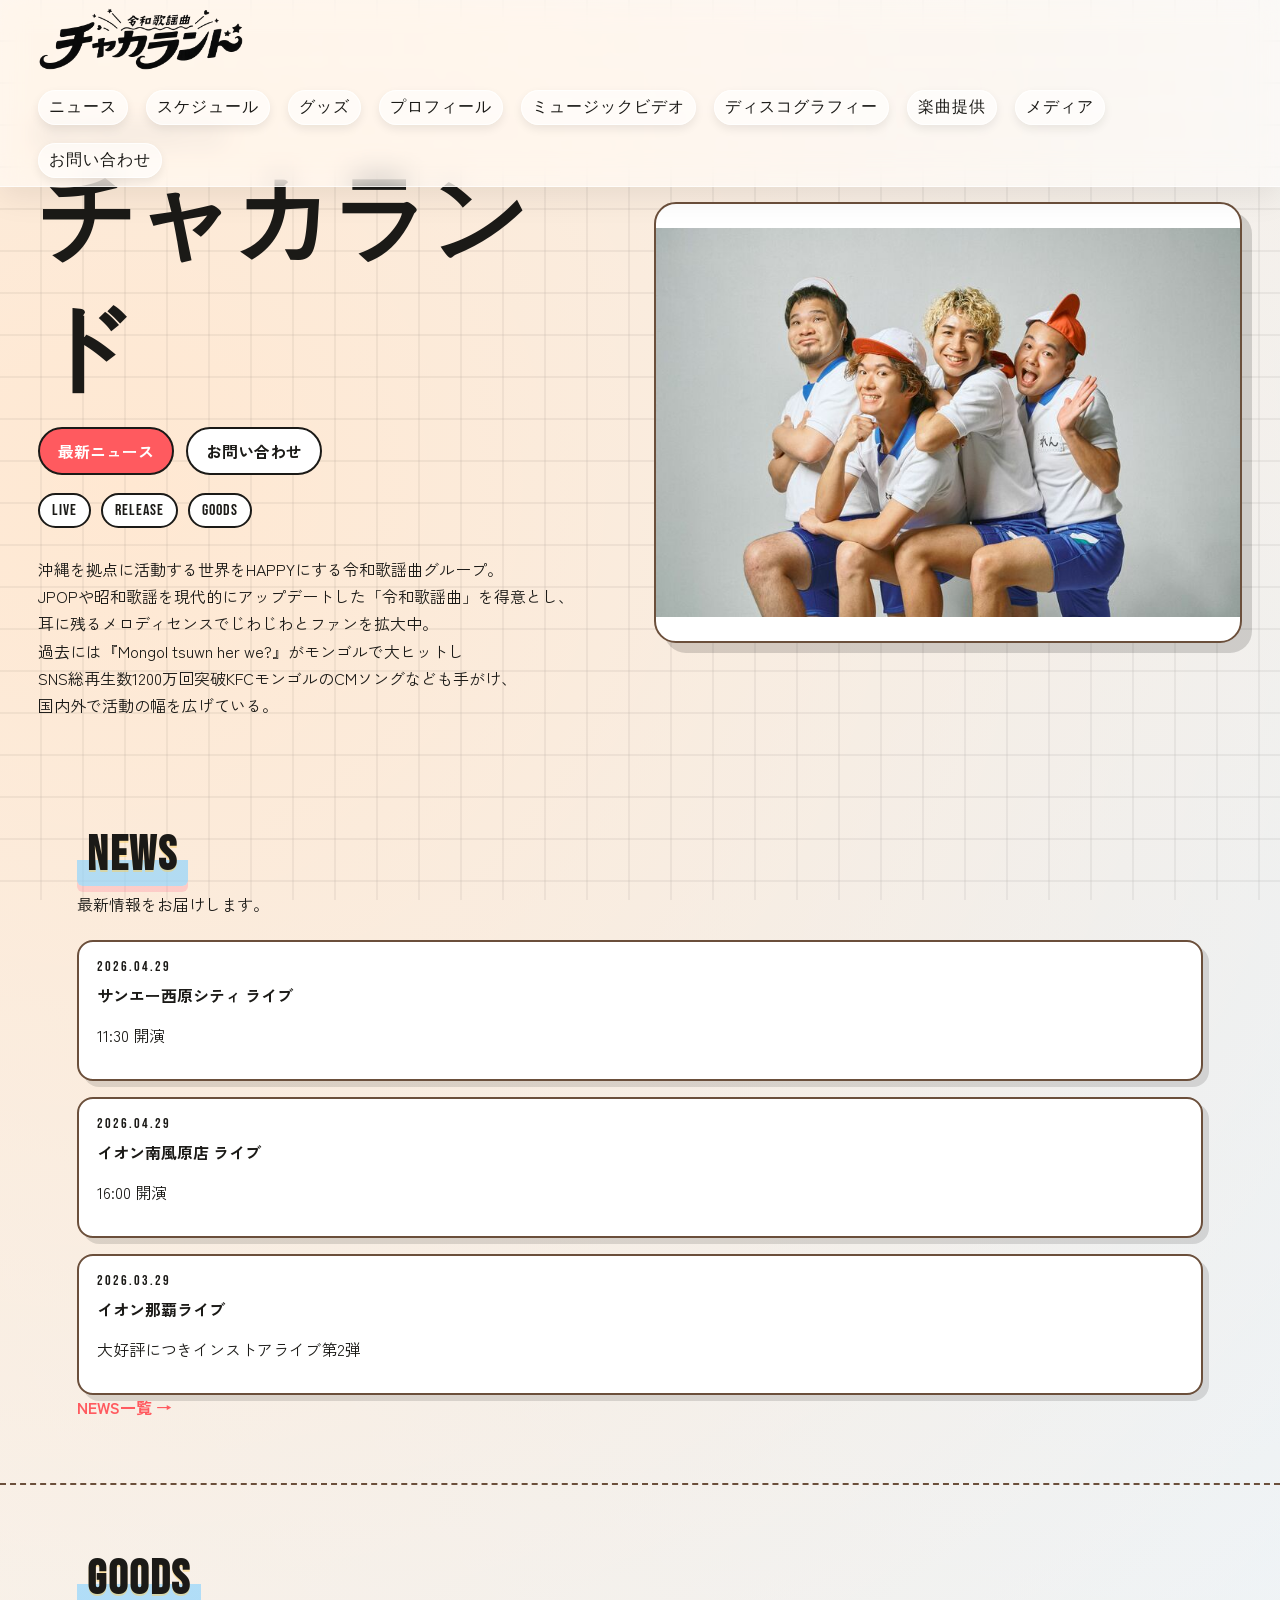
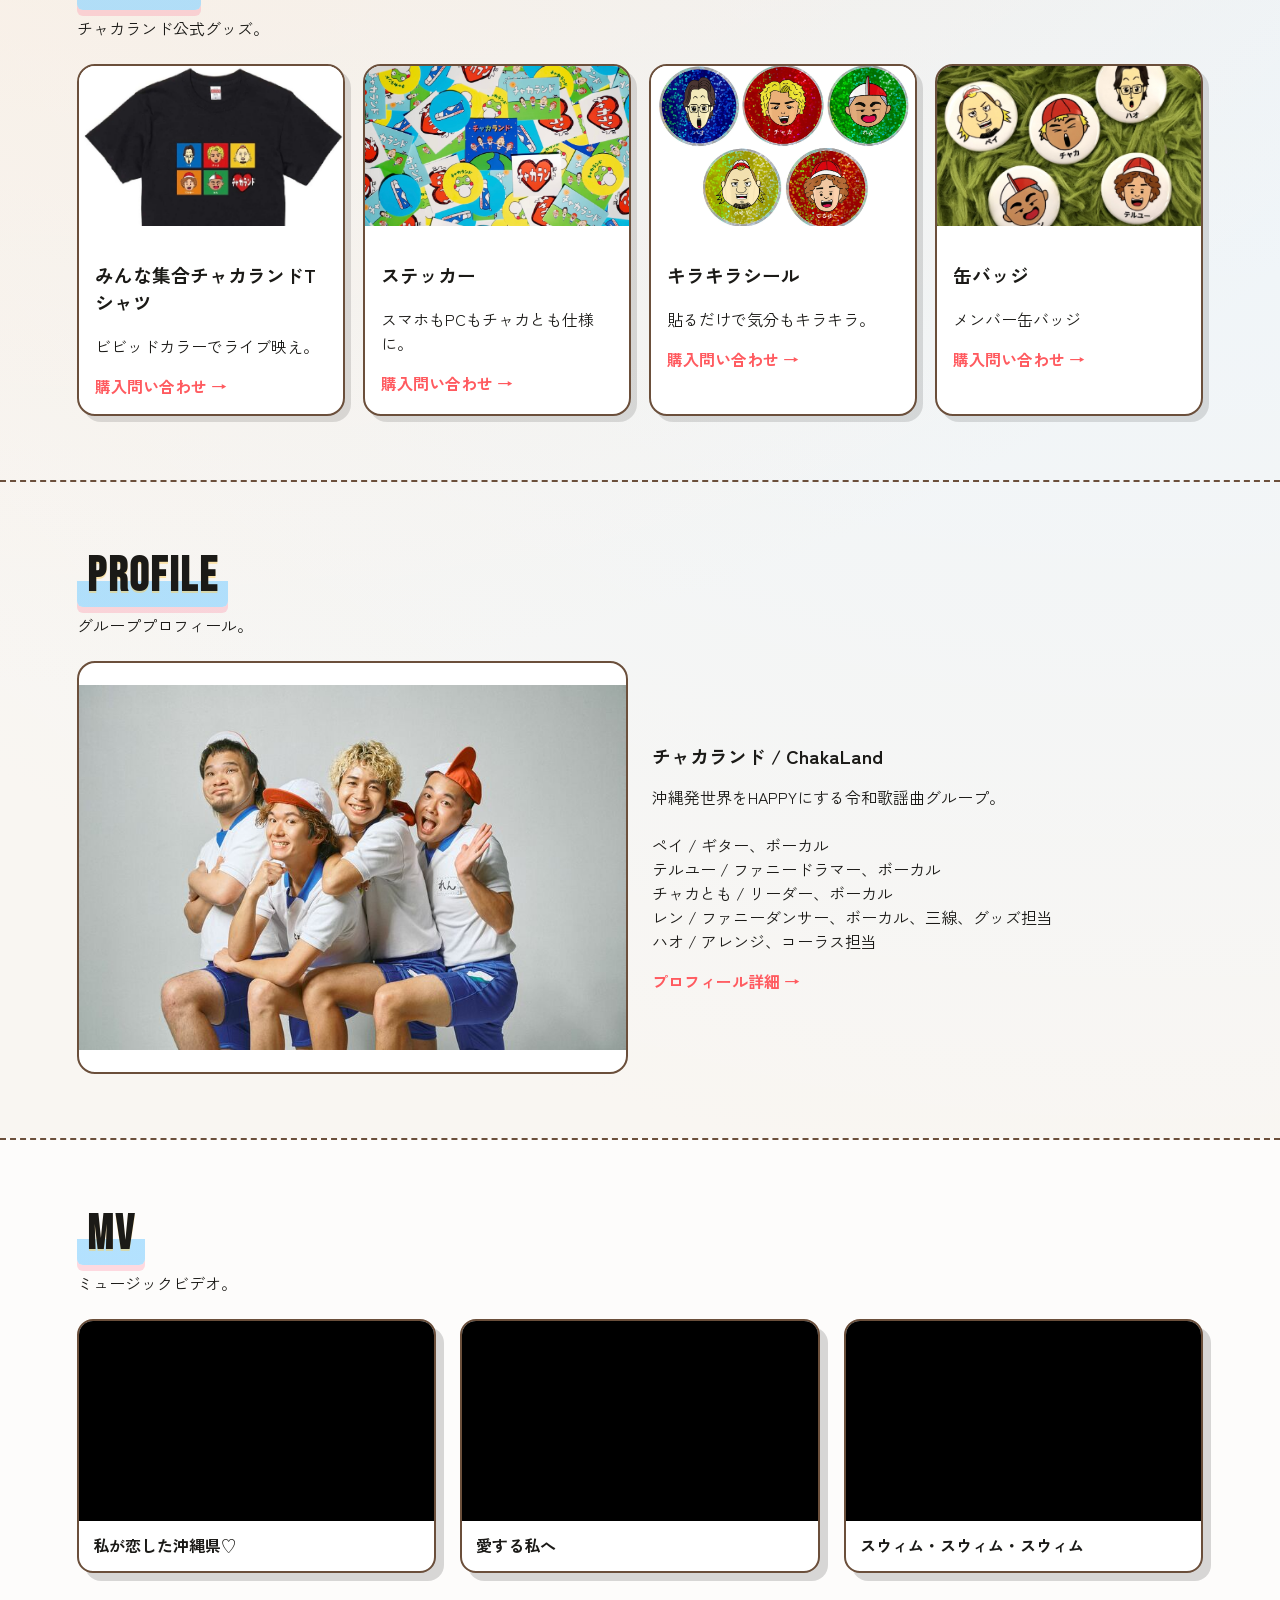
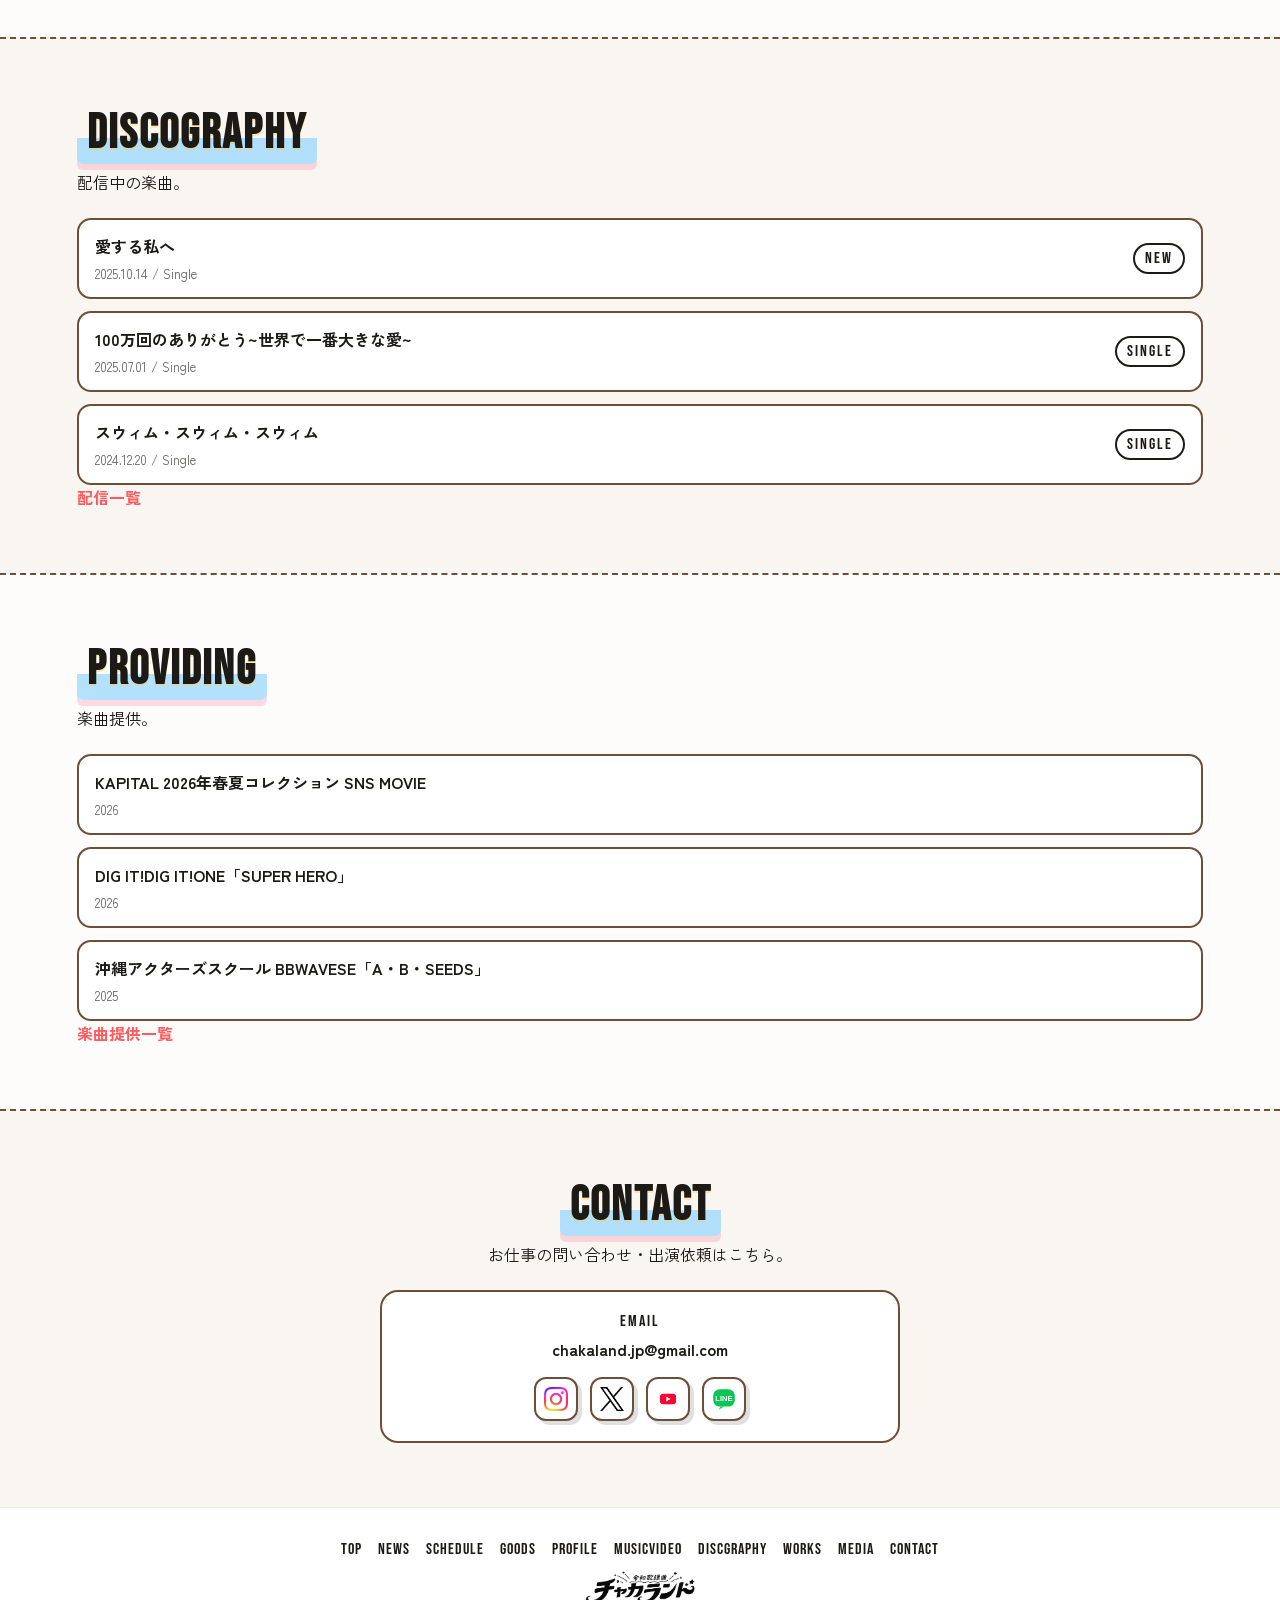
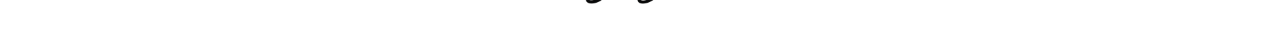
==== index.html @ c56345fb "重複プロフィールページを整理し profile.html へ統一" ====
<!doctype html>
<html lang="ja">

<head>
  <meta charset="utf-8" />
  <meta name="viewport" content="width=device-width, initial-scale=1" />
  <title>チャカランド公式サイト | 沖縄発・令和歌謡曲グループ</title>
  <meta name="description" content="チャカランド公式サイト。沖縄発の令和歌謡曲グループのニュース、ライブ情報、グッズ、プロフィール、MV、楽曲提供情報を掲載。" />
  <meta name="robots" content="index,follow" />
  <link rel="canonical" href="https://chakaland.jp/" />
  <meta property="og:locale" content="ja_JP" />
  <meta property="og:type" content="website" />
  <meta property="og:site_name" content="チャカランド" />
  <meta property="og:title" content="チャカランド公式サイト | 沖縄発・令和歌謡曲グループ" />
  <meta property="og:description" content="ニュース、ライブ情報、グッズ、プロフィール、MV、楽曲提供情報を掲載。" />
  <meta property="og:url" content="https://chakaland.jp/" />
  <meta property="og:image" content="https://chakaland.jp/assets/Main_Member.jpg" />
  <meta name="twitter:card" content="summary_large_image" />
  <meta name="twitter:title" content="チャカランド公式サイト | 沖縄発・令和歌謡曲グループ" />
  <meta name="twitter:description" content="ニュース、ライブ情報、グッズ、プロフィール、MV、楽曲提供情報を掲載。" />
  <meta name="twitter:image" content="https://chakaland.jp/assets/Main_Member.jpg" />
  <link rel="icon" type="image/png" href="assets/ハオさんパス用/ステッカー_ハート.png" />
  <link rel="apple-touch-icon" href="assets/ハオさんパス用/ステッカー_ハート.png" />
  <link rel="preconnect" href="https://fonts.googleapis.com" />
  <link rel="preconnect" href="https://fonts.gstatic.com" crossorigin />
  <link rel="stylesheet" href="styles.css" />
  <script type="application/ld+json">
    {
      "@context": "https://schema.org",
      "@graph": [
        {
          "@type": "Organization",
          "name": "チャカランド",
          "url": "https://chakaland.jp/",
          "logo": "https://chakaland.jp/assets/new-logo.png",
          "sameAs": [
            "https://www.instagram.com/chakaland_official/",
            "https://x.com/chaka_land",
            "https://www.youtube.com/channel/UCNRXBqKgVscfLcwGrmBZhVQ"
          ]
        },
        {
          "@type": "WebSite",
          "name": "チャカランド公式サイト",
          "url": "https://chakaland.jp/",
          "inLanguage": "ja"
        }
      ]
    }
  </script>
</head>

<body>
  <div class="bg-lines" aria-hidden="true"></div>

  <header class="hero" id="top">
    <nav class="nav">
      <a class="logo" href="#top" aria-label="チャカランド ホーム">
        <img src="assets/new-logo.png" alt="チャカランド ロゴ" width="1309" height="396" decoding="async" />
      </a>
      <button class="menu-button" type="button" aria-expanded="false" aria-controls="nav-links">
        MENU
      </button>
      <div class="nav-links" id="nav-links">
        <a href="news.html">ニュース</a>
        <a href="schedule.html">スケジュール</a>
        <a href="#goods">グッズ</a>
        <a href="profile.html">プロフィール</a>
        <a href="mv.html">ミュージックビデオ</a>
        <a href="discography.html">ディスコグラフィー</a>
        <a href="providing.html">楽曲提供</a>
        <a href="media.html">メディア</a>
        <a href="#contact" class="nav-cta">お問い合わせ</a>
      </div>
    </nav>

    <div class="hero-grid hero-grid-home">
      <div class="hero-text">
        <p class="eyebrow">CHAKA LAND OFFICIAL SITE</p>
        <h1>チャカランド</h1>
        <div class="hero-actions">
          <a class="btn primary" href="#news">最新ニュース</a>
          <a class="btn ghost" href="#contact">お問い合わせ</a>
        </div>
        <div class="hero-badges">
          <span>LIVE</span>
          <span>RELEASE</span>
          <span>GOODS</span>
        </div>
      </div>
      <div class="hero-media">
        <img src="assets/Main_Member.jpg" alt="チャカランド メインビジュアル" width="764" height="509" decoding="async" />
      </div>
      <div class="hero-lead">
        <p class="lead">
          沖縄を拠点に活動する世界をHAPPYにする令和歌謡曲グループ。<br />
          JPOPや昭和歌謡を現代的にアップデートした「令和歌謡曲」を得意とし、<br />
          耳に残るメロディセンスでじわじわとファンを拡大中。<br />
          過去には『Mongol tsuwn her we?』がモンゴルで大ヒットし<br />
          SNS総再生数1200万回突破KFCモンゴルのCMソングなども手がけ、<br />
          国内外で活動の幅を広げている。<br />
        </p>
      </div>
    </div>
  </header>

  <main>
    <section id="news" class="section">
      <div class="section-head">
        <h2>NEWS</h2>
        <p>最新情報をお届けします。</p>
      </div>
      <div class="news-list">
        <article class="news-item">
          <p class="news-date">2026.04.29</p>
          <p class="news-title">サンエー西原シティ ライブ</p>
          <p class="news-body">11:30 開演</p>
        </article>
        <article class="news-item">
          <p class="news-date">2026.04.29</p>
          <p class="news-title">イオン南風原店 ライブ</p>
          <p class="news-body">16:00 開演</p>
        </article>
        <article class="news-item">
          <p class="news-date">2026.03.29</p>
          <p class="news-title">イオン那覇ライブ</p>
          <p class="news-body">大好評につきインストアライブ第2弾</p>
        </article>
      </div>
      <a class="link" href="news.html">NEWS一覧 →</a>
    </section>

    <section id="goods" class="section">
      <div class="section-head">
        <h2>GOODS</h2>
        <p>チャカランド公式グッズ。</p>
      </div>
      <div class="goods-grid">
        <article class="goods-card">
          <img class="goods-img-tshirt" src="assets/goods/minna-tshirt.jpg" alt="みんな集合チャカランドTシャツ" width="1206"
            height="1368" loading="lazy" decoding="async" />
          <div>
            <h3>みんな集合チャカランドTシャツ</h3>
            <p>ビビッドカラーでライブ映え。</p>
            <a class="link" href="https://chakaland.base.shop/" target="_blank" rel="noopener">購入問い合わせ →</a>
          </div>
        </article>
        <article class="goods-card">
          <img src="assets/goods/stickers.jpg" alt="チャカランド ステッカーセット" width="1560" height="1170" loading="lazy"
            decoding="async" />
          <div>
            <h3>ステッカー</h3>
            <p>スマホもPCもチャカとも仕様に。</p>
            <a class="link" href="https://chakaland.base.shop/" target="_blank" rel="noopener">購入問い合わせ →</a>
          </div>
        </article>
        <article class="goods-card">
          <img src="assets/goods/kirakira-seal.jpg" alt="チャカランド キラキラシール" width="2000" height="1414" loading="lazy"
            decoding="async" />
          <div>
            <h3>キラキラシール</h3>
            <p>貼るだけで気分もキラキラ。</p>
            <a class="link" href="https://chakaland.base.shop/" target="_blank" rel="noopener">購入問い合わせ →</a>
          </div>
        </article>
        <article class="goods-card">
          <img src="assets/goods/kanbadge.jpg" alt="チャカランド 缶バッジ" width="1280" height="961" loading="lazy"
            decoding="async" />
          <div>
            <h3>缶バッジ</h3>
            <p>メンバー缶バッジ</p>
            <a class="link" href="https://chakaland.base.shop/" target="_blank" rel="noopener">購入問い合わせ →</a>
          </div>
        </article>
      </div>
    </section>


    <section id="profile" class="section">
      <div class="section-head">
        <h2>PROFILE</h2>
        <p>グループプロフィール。</p>
      </div>
      <div class="profile-grid">
        <div class="profile-media">
          <img src="assets/Main_Member.jpg" alt="チャカランド メインビジュアル" width="764" height="509" decoding="async" />
        </div>
        <div class="profile-text">
          <h3>チャカランド / ChakaLand</h3>
          <p>
            沖縄発世界をHAPPYにする令和歌謡曲グループ。<br />
            <br />
            ペイ / ギター、ボーカル<br />
            テルユー / ファニードラマー、ボーカル<br />
            チャカとも / リーダー、ボーカル<br />
            レン / ファニーダンサー、ボーカル、三線、グッズ担当<br />
            ハオ / アレンジ、コーラス担当
          </p>
          <a class="link" href="https://yonyon4737.github.io/chaka-land/profile.html">プロフィール詳細 →</a>
        </div>
      </div>
    </section>

    <section id="mv" class="section alt">
      <div class="section-head">
        <h2>MV</h2>
        <p>ミュージックビデオ。</p>
      </div>
      <div class="mv-grid">
        <article class="mv-embed">
          <div class="mv-frame">
            <iframe src="https://www.youtube.com/embed/9DPmHQSEmh0" title="私が恋した沖縄県♡"
              allow="accelerometer; autoplay; clipboard-write; encrypted-media; gyroscope; picture-in-picture; web-share"
              allowfullscreen></iframe>
          </div>
          <div class="mv-embed-meta">
            <p class="mv-title">私が恋した沖縄県♡</p>
          </div>
        </article>
        <article class="mv-embed">
          <div class="mv-frame">
            <iframe src="https://www.youtube.com/embed/CNo6vOcVIes" title="愛する私へ"
              allow="accelerometer; autoplay; clipboard-write; encrypted-media; gyroscope; picture-in-picture; web-share"
              allowfullscreen></iframe>
          </div>
          <div class="mv-embed-meta">
            <p class="mv-title">愛する私へ</p>
          </div>
        </article>
        <article class="mv-embed">
          <div class="mv-frame">
            <iframe src="https://www.youtube.com/embed/qQPhg0kRYuE" title="スウィム・スウィム・スウィム"
              allow="accelerometer; autoplay; clipboard-write; encrypted-media; gyroscope; picture-in-picture; web-share"
              allowfullscreen></iframe>
          </div>
          <div class="mv-embed-meta">
            <p class="mv-title">スウィム・スウィム・スウィム</p>
          </div>
        </article>
      </div>
    </section>

    <section id="discography" class="section">
      <div class="section-head">
        <h2>DISCOGRAPHY</h2>
        <p>配信中の楽曲。</p>
      </div>
      <div class="music-list">
        <article>
          <div>
            <p class="music-title">愛する私へ</p>
            <p class="music-meta">2025.10.14 / Single</p>
          </div>
          <span class="chip">New</span>
        </article>
        <article>
          <div>
            <p class="music-title">100万回のありがとう~世界で一番大きな愛~</p>
            <p class="music-meta">2025.07.01 / Single</p>
          </div>
          <span class="chip">Single</span>
        </article>
        <article>
          <div>
            <p class="music-title">スウィム・スウィム・スウィム</p>
            <p class="music-meta">2024.12.20 / Single</p>
          </div>
          <span class="chip">Single</span>
        </article>
      </div>
      <a class="link" href="discography.html">配信一覧</a>
    </section>

    <section id="providing" class="section alt">
      <div class="section-head">
        <h2>PROVIDING</h2>
        <p>楽曲提供。</p>
      </div>
      <div class="music-list">
        <article>
          <div>
            <p class="music-title">KAPITAL 2026年春夏コレクション SNS MOVIE</p>
            <p class="music-meta">2026</p>
          </div>
        </article>
        <article>
          <div>
            <p class="music-title">DIG IT!DIG IT!ONE「SUPER HERO」</p>
            <p class="music-meta">2026</p>
          </div>
        </article>
        <article>
          <div>
            <p class="music-title">沖縄アクターズスクール BBWAVESE「A・B・SEEDS」</p>
            <p class="music-meta">2025</p>
          </div>
        </article>
      </div>
      <a class="link" href="providing.html">楽曲提供一覧</a>
    </section>

    <section id="contact" class="section">
      <div class="section-head">
        <h2>Contact</h2>
        <p>お仕事の問い合わせ・出演依頼はこちら。</p>
      </div>
      <div class="contact-card">
        <div>
          <p class="contact-label">Email</p>
          <p class="contact-value">
            <a href="mailto:chakaland.jp@gmail.com">chakaland.jp@gmail.com</a>
          </p>
          <div class="contact-links">
            <a class="icon-link instagram" href="https://www.instagram.com/chakaland_official/" target="_blank"
              rel="noopener" aria-label="Instagram">
              <img src="assets/Insta/01%20Gradient%20Glyph/Instagram_Glyph_Gradient_512.webp" alt="Instagram"
                width="512" height="512" loading="lazy" decoding="async" />
            </a>
            <a class="icon-link x" href="https://x.com/chaka_land" target="_blank" rel="noopener" aria-label="X">
              <img src="assets/X/logo-black.png" alt="X" width="2400" height="2453" loading="lazy" decoding="async" />
            </a>
            <a class="icon-link youtube" href="https://www.youtube.com/channel/UCNRXBqKgVscfLcwGrmBZhVQ" target="_blank"
              rel="noopener" aria-label="YouTube">
              <img src="assets/Youtube/Digital/01%20Red/yt_icon_red_digital.png" alt="YouTube" width="1255"
                height="1075" loading="lazy" decoding="async" />
            </a>
            <a class="icon-link line" href="https://line.me/R/ti/p/@695extur" target="_blank" rel="noopener"
              aria-label="LINE">
              <svg viewBox="0 0 24 24" aria-hidden="true" focusable="false">
                <rect x="2" y="3" width="20" height="16" rx="6" fill="#06C755"></rect>
                <path d="M9 19L7 22L12 19" fill="#06C755"></path>
                <text x="12" y="14" text-anchor="middle" font-size="7" font-family="Arial, sans-serif" font-weight="700"
                  fill="#fff">LINE</text>
              </svg>
            </a>
          </div>
        </div>
      </div>
    </section>
  </main>

  <footer class="footer">
    <div class="footer-links">
      <a href="#top">TOP</a>
      <a href="news.html">NEWS</a>
      <a href="schedule.html">SCHEDULE</a>
      <a href="#goods">GOODS</a>
      <a href="profile.html">PROFILE</a>
      <a href="mv.html">MUSICVIDEO</a>
      <a href="discography.html">Discgraphy</a>
      <a href="providing.html">WORKS</a>
      <a href="media.html">Media</a>
      <a href="#contact">CONTACT</a>
    </div>
    <img class="footer-logo" src="assets/new-logo.png" alt="チャカランド ロゴ" width="1309" height="396" loading="lazy"
      decoding="async" />
  </footer>

  <script src="script.js" defer></script>
</body>

</html>
---- styles.css ----
@import url("https://fonts.googleapis.com/css2?family=Bebas+Neue&family=Zen+Kaku+Gothic+New:wght@400;500;700&display=swap");

:root {
  --bg: #f9f6f2;
  --ink: #1b1a17;
  --accent: #ff5a5f;
  --accent-2: #ffd86b;
  --accent-3: #8bd3ff;
  --paper: #ffffff;
  --line: rgba(0, 0, 0, 0.08);
  --frame-brown: #6b4f3b;
}

* {
  box-sizing: border-box;
}

html {
  scroll-behavior: smooth;
}

body {
  margin: 0;
  font-family: "Zen Kaku Gothic New", "Hiragino Kaku Gothic ProN", "Meiryo", sans-serif;
  color: var(--ink);
  background: radial-gradient(circle at 10% 10%, #ffe8d2 0%, transparent 40%),
    radial-gradient(circle at 90% 20%, #e7f4ff 0%, transparent 45%), var(--bg);
  min-height: 100vh;
}


a {
  color: inherit;
  text-decoration: none;
}

img {
  max-width: 100%;
  display: block;
}

.bg-lines {
  position: fixed;
  inset: 0;
  background-image: linear-gradient(transparent 95%, var(--line) 96%),
    linear-gradient(90deg, transparent 95%, var(--line) 96%);
  background-size: 42px 42px;
  z-index: -1;
  opacity: 0.6;
}

.hero {
  padding: 96px 3vw 42px;
}

.nav {
  display: flex;
  align-items: center;
  gap: 20px;
  flex-wrap: wrap;
  justify-content: space-between;
  padding: 8px 3vw;
  position: fixed;
  top: 0;
  left: 0;
  right: 0;
  z-index: 10;
  background: rgba(255, 255, 255, 0.55);
  backdrop-filter: blur(14px) saturate(140%);
  border-bottom: 1px solid rgba(255, 255, 255, 0.7);
  box-shadow: 0 10px 30px rgba(0, 0, 0, 0.08);
}

.logo img {
  width: clamp(128px, 16vw, 210px);
  height: auto;
  border-radius: 0;
  border: 0;
  background: transparent;
}

.menu-button {
  display: none;
  border: 2px solid var(--ink);
  background: var(--paper);
  padding: 8px 12px;
  font-family: "Bebas Neue", sans-serif;
  letter-spacing: 2px;
  cursor: pointer;
}

.nav-links {
  display: flex;
  gap: 18px;
  flex-wrap: wrap;
  font-family: "Bebas Neue", sans-serif;
  letter-spacing: 1px;
  margin-left: auto;
}

.nav-links a {
  position: relative;
  overflow: hidden;
  padding: 6px 10px;
  border-radius: 999px;
  background: rgba(255, 255, 255, 0.6);
  border: 1px solid rgba(255, 255, 255, 0.8);
  box-shadow: 0 4px 10px rgba(0, 0, 0, 0.08);
  transition: transform 0.2s ease, background 0.2s ease, box-shadow 0.2s ease;
}

.nav-links a::after {
  content: "";
  position: absolute;
  left: 10px;
  right: 10px;
  bottom: 3px;
  height: 2px;
  background: rgba(27, 26, 23, 0.35);
  transform: scaleX(0);
  transform-origin: left center;
  transition: transform 0.35s ease;
}

.nav-links a:hover {
  transform: translateY(-2px);
  background: rgba(255, 255, 255, 0.85);
  box-shadow: 0 8px 16px rgba(0, 0, 0, 0.14);
}

.nav-links a:hover::after,
.nav-links a:focus-visible::after {
  transform: scaleX(1);
}

.nav-cta {
  border: none;
  background: var(--accent-2);
}

.nav-cta:hover {
  background: #ffd04a;
}

.hero-grid {
  display: grid;
  gap: 28px;
  grid-template-columns: repeat(auto-fit, minmax(240px, 1fr));
  align-items: center;
  margin-top: 30px;
}

.hero-compact {
  padding-bottom: 24px;
}

.hero-compact .hero-grid {
  margin-top: 16px;
}

.hero-grid-home {
  grid-template-columns: minmax(240px, 1fr) minmax(240px, 1fr);
  grid-template-areas:
    "text media"
    "lead media";
}

.hero-grid-home .hero-text {
  grid-area: text;
}

.hero-grid-home .hero-media {
  grid-area: media;
}

.hero-grid-home .hero-lead {
  grid-area: lead;
}

.hero-grid-home .hero-lead .lead {
  margin: 0;
}

.hero-text h1 {
  font-family: "Bebas Neue", sans-serif;
  font-size: clamp(44px, 8vw, 96px);
  margin: 12px 0;
}

.hero-profile-detail .hero-text h1 {
  font-size: clamp(32px, 6vw, 64px);
  display: inline-block;
  padding: 4px 10px;
  border-radius: 10px;
  background: linear-gradient(transparent 58%, rgba(139, 211, 255, 0.65) 58%);
  text-shadow: 0 2px 0 rgba(255, 204, 77, 0.45);
  box-shadow: 0 6px 0 rgba(255, 111, 145, 0.25);
}

.eyebrow {
  font-family: "Bebas Neue", sans-serif;
  letter-spacing: 3px;
  font-size: 14px;
  margin: 0;
}

.lead {
  margin: 0 0 20px;
  line-height: 1.7;
}

.hero-actions {
  display: flex;
  flex-wrap: wrap;
  gap: 12px;
}

.btn {
  display: inline-flex;
  align-items: center;
  justify-content: center;
  gap: 8px;
  padding: 10px 18px;
  border-radius: 999px;
  border: 2px solid var(--ink);
  font-weight: 600;
}

.btn.primary {
  background: var(--accent);
  color: #fff;
}

.btn.ghost {
  background: var(--paper);
}

.hero-badges {
  display: flex;
  gap: 10px;
  flex-wrap: wrap;
  margin-top: 18px;
}

.hero-badges span {
  border: 2px solid var(--ink);
  border-radius: 999px;
  padding: 6px 12px;
  background: var(--paper);
  font-family: "Bebas Neue", sans-serif;
  letter-spacing: 1px;
}

.hero-media {
  border-radius: 22px;
  overflow: hidden;
  border: 2px solid var(--frame-brown);
  box-shadow: 10px 10px 0 rgba(0, 0, 0, 0.15);
  background: var(--paper);
  aspect-ratio: 4 / 3;
  display: flex;
  align-items: center;
  justify-content: center;
}

.hero-media img {
  width: 100%;
  height: 100%;
  object-fit: contain;
}

.section {
  padding: 64px 6vw;
}

.page-top-divider {
  position: relative;
}

.page-top-divider::before {
  content: "";
  position: absolute;
  top: 0;
  left: 0;
  right: 0;
  height: 1px;
  background: rgba(0, 0, 0, 0.08);
  pointer-events: none;
  z-index: 2;
}

.section.tight-top {
  padding-top: 0;
}

.section+.section {
  border-top: 2px dashed var(--frame-brown);
}

.section.alt {
  background: rgba(255, 255, 255, 0.65);
}

.section-head h2 {
  font-family: "Bebas Neue", sans-serif;
  font-size: clamp(28px, 5vw, 48px);
  margin: 0 0 6px;
  letter-spacing: 2px;
  display: inline-block;
  padding: 2px 10px;
  background: linear-gradient(transparent 58%, rgba(139, 211, 255, 0.65) 58%);
  text-shadow: 0 2px 0 rgba(255, 204, 77, 0.45);
  box-shadow: 0 6px 0 rgba(255, 111, 145, 0.25);
  border-radius: 6px;
}

.section-head p {
  margin: 0 0 24px;
}

.schedule-head {
  text-align: center;
}

.schedule-calendar-wrap {
  margin: 0 auto;
  width: min(100%, 1040px);
  border: 2px solid var(--frame-brown);
  border-radius: 16px;
  overflow: hidden;
  background: var(--paper);
  box-shadow: 8px 8px 0 rgba(0, 0, 0, 0.14);
}

.schedule-calendar-wrap iframe {
  display: block;
  width: 100%;
  min-height: 600px;
  border: 0;
}

.schedule-sns-note {
  margin: 18px 0 0;
  text-align: center;
  font-weight: 600;
}

.news-list {
  display: grid;
  gap: 16px;
}

.news-item {
  background: var(--paper);
  border: 2px solid var(--frame-brown);
  border-radius: 16px;
  padding: 16px 18px;
  box-shadow: 6px 6px 0 rgba(0, 0, 0, 0.12);
}

.news-date {
  font-family: "Bebas Neue", sans-serif;
  letter-spacing: 2px;
  font-size: 14px;
  margin: 0 0 8px;
}

.news-title {
  margin: 0 0 6px;
  font-weight: 600;
}

.goods-grid {
  display: grid;
  gap: 18px;
  grid-template-columns: repeat(auto-fit, minmax(220px, 1fr));
}

.goods-card {
  background: var(--paper);
  border: 2px solid var(--frame-brown);
  border-radius: 18px;
  overflow: hidden;
  box-shadow: 6px 6px 0 rgba(0, 0, 0, 0.12);
}

.goods-card img {
  height: 160px;
  width: 100%;
  object-fit: cover;
}

.goods-img-tshirt {
  object-position: center 15%;
}

.goods-img-keyholder {
  object-position: center 80%;
}

@media (max-width: 600px) {
  .goods-card img {
    height: 200px;
  }

  .goods-img-tshirt,
  .goods-img-keyholder {
    object-fit: contain;
    object-position: center;
    background: #fff;
  }
}

.goods-card div {
  padding: 16px;
}

.fanclub-grid {
  display: grid;
  gap: 18px;
  grid-template-columns: repeat(auto-fit, minmax(240px, 1fr));
}

.fanclub-card {
  border: 2px solid var(--ink);
  border-radius: 18px;
  background: var(--paper);
  padding: 20px;
  display: grid;
  gap: 12px;
  box-shadow: 6px 6px 0 rgba(0, 0, 0, 0.12);
}

.fanclub-card.featured {
  background: var(--accent-3);
}

.plan {
  font-family: "Bebas Neue", sans-serif;
  letter-spacing: 2px;
  font-size: 18px;
  margin: 0;
}

.price {
  font-size: 24px;
  font-weight: 700;
  margin: 0;
}

.benefits {
  margin: 0;
  padding-left: 18px;
}

.profile-grid {
  display: grid;
  gap: 24px;
  grid-template-columns: repeat(auto-fit, minmax(240px, 1fr));
  align-items: center;
}

.profile-grid.profile-grid-detail {
  grid-template-columns: minmax(280px, 1.2fr) minmax(240px, 1fr);
  align-items: start;
}

.profile-media {
  border-radius: 18px;
  overflow: hidden;
  border: 2px solid var(--frame-brown);
  background: var(--paper);
  aspect-ratio: 4 / 3;
  display: flex;
  align-items: center;
  justify-content: center;
}

.profile-media img {
  width: 100%;
  height: 100%;
  object-fit: contain;
}

.profile-media.roomy {
  padding: 12px;
}

.profile-media.roomy img {
  object-fit: contain;
}

.profile-grid.profile-grid-detail .profile-media {
  aspect-ratio: auto;
  width: min(100%, 360px);
  height: auto;
  justify-self: end;
}

.profile-grid.profile-grid-detail .profile-media img {
  width: 100%;
  height: auto;
}

.profile-text h3 {
  margin: 0 0 10px;
}

.profile-lead {
  margin: 0 0 12px;
  font-weight: 600;
  font-family: "Bebas Neue", sans-serif;
  letter-spacing: 1px;
}

.profile-kv {
  margin: 0 0 12px;
  display: grid;
  gap: 8px;
}

.profile-kv div {
  display: grid;
  grid-template-columns: 90px 1fr;
  gap: 10px;
  align-items: start;
}

.profile-kv dt {
  font-weight: 700;
  font-size: 13px;
  letter-spacing: 1px;
  font-family: "Bebas Neue", sans-serif;
}

.profile-kv dd {
  margin: 0;
}

.profile-note {
  margin: 0;
  line-height: 1.7;
}

.tag-list {
  display: flex;
  flex-wrap: wrap;
  gap: 10px;
  margin-top: 16px;
}

.tag {
  border: 2px solid var(--ink);
  border-radius: 999px;
  padding: 6px 12px;
  font-family: "Bebas Neue", sans-serif;
  letter-spacing: 1px;
  background: var(--paper);
}

.biography-list {
  display: grid;
  gap: 14px;
}

.biography-item {
  background: var(--paper);
  border: 2px solid var(--frame-brown);
  border-radius: 14px;
  padding: 14px 16px;
  box-shadow: 4px 4px 0 rgba(0, 0, 0, 0.1);
}

.biography-item h3 {
  margin: 0 0 8px;
  font-family: "Bebas Neue", sans-serif;
  letter-spacing: 1px;
  font-size: 26px;
}

.biography-item p {
  margin: 0;
  line-height: 1.8;
}

.biography-note {
  margin-top: 18px;
  display: grid;
  gap: 10px;
}

.biography-note p {
  margin: 0;
  line-height: 1.8;
}

.member-grid {
  display: grid;
  gap: 18px;
  grid-template-columns: repeat(auto-fit, minmax(200px, 1fr));
}

.member-photo-link {
  display: block;
  color: inherit;
}

.member-photo-link:focus-visible {
  outline: 3px solid var(--accent);
  outline-offset: 4px;
  border-radius: 12px;
}

.member-card {
  background: var(--paper);
  border: 2px solid var(--frame-brown);
  border-radius: 16px;
  padding: 18px;
  box-shadow: 6px 6px 0 rgba(0, 0, 0, 0.12);
  display: flex;
  flex-direction: column;
  height: 100%;
}

.member-photo {
  width: 100%;
  height: auto;
  aspect-ratio: auto;
  object-fit: contain;
  border-radius: 12px;
  border: 2px solid var(--frame-brown);
  box-shadow: 4px 4px 0 rgba(0, 0, 0, 0.12);
  margin-bottom: 12px;
  background: #f4f0e6;
}

.member-photo-frame {
  width: 100%;
  aspect-ratio: 2 / 3;
  border-radius: 12px;
  border: 2px solid var(--frame-brown);
  box-shadow: 4px 4px 0 rgba(0, 0, 0, 0.12);
  margin-bottom: 12px;
  background: #f4f0e6;
  overflow: hidden;
  display: flex;
  align-items: center;
  justify-content: center;
  padding: 8px;
}

.member-photo-frame img {
  width: 100%;
  height: 100%;
  object-fit: contain;
  object-position: center;
  transform: scale(1.35);
  transform-origin: center;
}

.member-card h3 {
  margin: 0 0 6px;
}

.member-name {
  display: inline-block;
  padding: 2px 4px;
}

.member-name.pay {
  background: linear-gradient(transparent 62%, rgba(255, 225, 88, 0.6) 62%);
}

.member-name.teruyu {
  background: linear-gradient(transparent 62%, rgba(255, 155, 74, 0.6) 62%);
}

.member-name.chakatomo {
  background: linear-gradient(transparent 62%, rgba(255, 107, 107, 0.6) 62%);
}

.member-name.ren {
  background: linear-gradient(transparent 62%, rgba(120, 216, 106, 0.6) 62%);
}

.member-name.hao {
  background: linear-gradient(transparent 62%, rgba(107, 183, 255, 0.6) 62%);
}

.member-role {
  margin: 0 0 10px;
  font-weight: 600;
  font-family: "Bebas Neue", sans-serif;
  letter-spacing: 1px;
}

.member-profile {
  margin: 12px 0 0;
  display: grid;
  gap: 8px;
}

.member-profile div {
  display: grid;
  grid-template-columns: 88px 1fr;
  gap: 8px;
  align-items: start;
}

.member-profile dt {
  font-weight: 700;
  font-size: 13px;
  letter-spacing: 1px;
  font-family: "Bebas Neue", sans-serif;
}

.member-profile dd {
  margin: 0;
}

.member-sns {
  margin-top: 12px;
  margin-top: auto;
  padding-top: 12px;
}

.member-sns a {
  display: inline-flex;
  align-items: center;
  gap: 8px;
  padding: 6px 12px;
  border-radius: 999px;
  border: 2px solid var(--frame-brown);
  background: var(--paper);
  font-family: "Bebas Neue", sans-serif;
  letter-spacing: 1px;
  transition: transform 0.2s ease, box-shadow 0.2s ease, background 0.2s ease;
}

.member-sns a:hover {
  transform: translateY(-2px);
  box-shadow: 4px 4px 0 rgba(0, 0, 0, 0.12);
  background: rgba(255, 216, 107, 0.6);
}

.profile-detail {
  background: var(--paper);
  border: 2px solid var(--frame-brown);
  border-radius: 16px;
  padding: 20px;
  box-shadow: 6px 6px 0 rgba(0, 0, 0, 0.12);
  display: grid;
  gap: 12px;
}

.detail-meta {
  display: grid;
  gap: 6px;
  font-weight: 600;
}

.detail-meta span {
  display: inline-block;
  min-width: 72px;
  font-family: "Bebas Neue", sans-serif;
  letter-spacing: 1px;
}

.detail-lead {
  margin: 0;
  line-height: 1.7;
}

.detail-sections {
  margin-top: 16px;
  display: grid;
  gap: 16px;
}

.detail-section {
  background: var(--paper);
  border: 2px solid var(--frame-brown);
  border-radius: 16px;
  padding: 18px;
  box-shadow: 6px 6px 0 rgba(0, 0, 0, 0.12);
}

.detail-section h3 {
  margin: 0 0 8px;
  font-family: "Bebas Neue", sans-serif;
  letter-spacing: 1px;
}

.detail-section p {
  margin: 0;
  line-height: 1.7;
}

.detail-list {
  margin: 0;
  padding-left: 0;
  list-style: none;
  display: grid;
  gap: 6px;
}

.detail-list li::before {
  content: "★";
  margin-right: 8px;
  color: var(--accent);
}

.detail-list li {
  display: flex;
  align-items: flex-start;
  gap: 6px;
}

.mv-grid {
  display: grid;
  gap: 24px;
  grid-template-columns: repeat(3, minmax(220px, 1fr));
  align-items: start;
}

.mv-thumb {
  border-radius: 16px;
  overflow: hidden;
  border: 2px solid var(--frame-brown);
  background: #000;
  position: relative;
  display: block;
  box-shadow: 8px 8px 0 rgba(0, 0, 0, 0.15);
}

.mv-thumb img {
  width: 100%;
  height: 100%;
  object-fit: cover;
  display: block;
  filter: saturate(1.05);
}

.mv-play {
  position: absolute;
  left: 16px;
  bottom: 16px;
  background: rgba(0, 0, 0, 0.7);
  color: #fff;
  padding: 8px 14px;
  border-radius: 999px;
  font-family: "Zen Kaku Gothic New", "Hiragino Kaku Gothic ProN", "Meiryo", sans-serif;
  letter-spacing: 0.5px;
  border: 2px solid #fff;
  max-width: calc(100% - 32px);
  line-height: 1.3;
}

.mv-thumb:hover {
  transform: translateY(-3px);
  box-shadow: 10px 10px 0 rgba(0, 0, 0, 0.2);
}

.mv-embed {
  border-radius: 16px;
  overflow: hidden;
  border: 2px solid var(--frame-brown);
  background: var(--paper);
  box-shadow: 8px 8px 0 rgba(0, 0, 0, 0.15);
  display: flex;
  flex-direction: column;
}

.mv-frame {
  position: relative;
  width: 100%;
  aspect-ratio: 16 / 9;
  background: #000;
}

.mv-frame iframe {
  position: absolute;
  inset: 0;
  width: 100%;
  height: 100%;
  border: 0;
}

.mv-embed-meta {
  padding: 12px 14px 14px;
  display: grid;
  gap: 6px;
}

.mv-title {
  margin: 0;
  font-weight: 600;
}



.music-list {
  display: grid;
  gap: 12px;
}

.music-list article {
  display: flex;
  justify-content: space-between;
  align-items: center;
  gap: 16px;
  padding: 14px 16px;
  border-radius: 14px;
  border: 2px solid var(--frame-brown);
  background: var(--paper);
}

.music-title {
  margin: 0 0 6px;
  font-weight: 600;
}

.music-meta {
  margin: 0;
  font-size: 13px;
  opacity: 0.7;
}

.chip {
  border: 2px solid var(--ink);
  border-radius: 999px;
  padding: 4px 10px;
  font-family: "Bebas Neue", sans-serif;
  letter-spacing: 2px;
}

.contact-card {
  border: 2px solid var(--frame-brown);
  border-radius: 18px;
  background: var(--paper);
  padding: 20px;
  max-width: 520px;
  margin: 0 auto;
}

.contact-label {
  font-family: "Bebas Neue", sans-serif;
  letter-spacing: 2px;
  margin: 0 0 6px;
}

.contact-value {
  margin: 0 0 16px;
  font-weight: 600;
}

.contact-links {
  display: flex;
  flex-wrap: wrap;
  gap: 12px;
}

.contact-card a {
  transition: transform 0.2s ease, box-shadow 0.2s ease, background 0.2s ease;
}

.icon-link {
  width: 44px;
  height: 44px;
  display: inline-flex;
  align-items: center;
  justify-content: center;
  border-radius: 12px;
  border: 2px solid var(--frame-brown);
  background: #fff;
  box-shadow: 4px 4px 0 rgba(0, 0, 0, 0.12);
}

.icon-link img {
  width: 24px;
  height: 24px;
  object-fit: contain;
}

.icon-link svg {
  width: 26px;
  height: 26px;
}

.icon-link.instagram,
.icon-link.x,
.icon-link.youtube {
  background: #fff;
}

.icon-link:hover {
  transform: translateY(-2px);
  box-shadow: 6px 6px 0 rgba(0, 0, 0, 0.18);
}

.link {
  color: var(--accent);
  font-weight: 600;
}

.footer {
  padding: 32px 3vw 40px;
  border-top: 1px solid var(--line);
  background: #fff;
  display: flex;
  flex-direction: column;
  gap: 12px;
  align-items: center;
  text-align: center;
}

.footer-links {
  display: flex;
  flex-wrap: wrap;
  gap: 16px;
  font-family: "Bebas Neue", sans-serif;
  letter-spacing: 1px;
  justify-content: center;
  width: 100%;
}

.footer-logo {
  width: clamp(60px, 9vw, 110px);
  height: auto;
}

@media (max-width: 840px) {
  .hero {
    padding-top: 72px;
  }

  .nav {
    padding: 6px 4vw;
  }

  .logo img {
    width: clamp(110px, 30vw, 160px);
    height: auto;
  }

  .hero-grid {
    margin-top: 16px;
  }

  .menu-button {
    display: inline-flex;
  }

  .nav-links {
    width: 100%;
    margin-left: 0;
    flex-direction: column;
    align-items: flex-start;
    gap: 10px;
    max-height: 0;
    overflow: hidden;
    pointer-events: none;
    opacity: 0;
    transition: max-height 0.3s ease, opacity 0.3s ease;
  }

  .nav-links.is-open {
    max-height: 320px;
    opacity: 1;
    pointer-events: auto;
  }

  .hero-grid {
    grid-template-columns: 1fr;
  }

  .mv-grid {
    grid-template-columns: 1fr;
  }

  .hero-grid-home {
    grid-template-columns: 1fr;
    grid-template-areas:
      "text"
      "media"
      "lead";
  }

  .profile-grid.profile-grid-detail {
    grid-template-columns: 1fr;
  }

  .contact-card {
    width: 100%;
  }

  .schedule-calendar-wrap iframe {
    min-height: 70vh;
  }
}

@media (max-width: 600px) {
  .hero-text h1 {
    font-size: clamp(32px, 9vw, 52px);
  }

  .schedule-calendar-wrap iframe {
    min-height: 62vh;
  }
}

#contact {
  text-align: center;
}

#contact .section-head {
  align-items: center;
}

#contact .contact-card {
  margin-left: auto;
  margin-right: auto;
  text-align: center;
}

#contact .contact-links {
  justify-content: center;
}
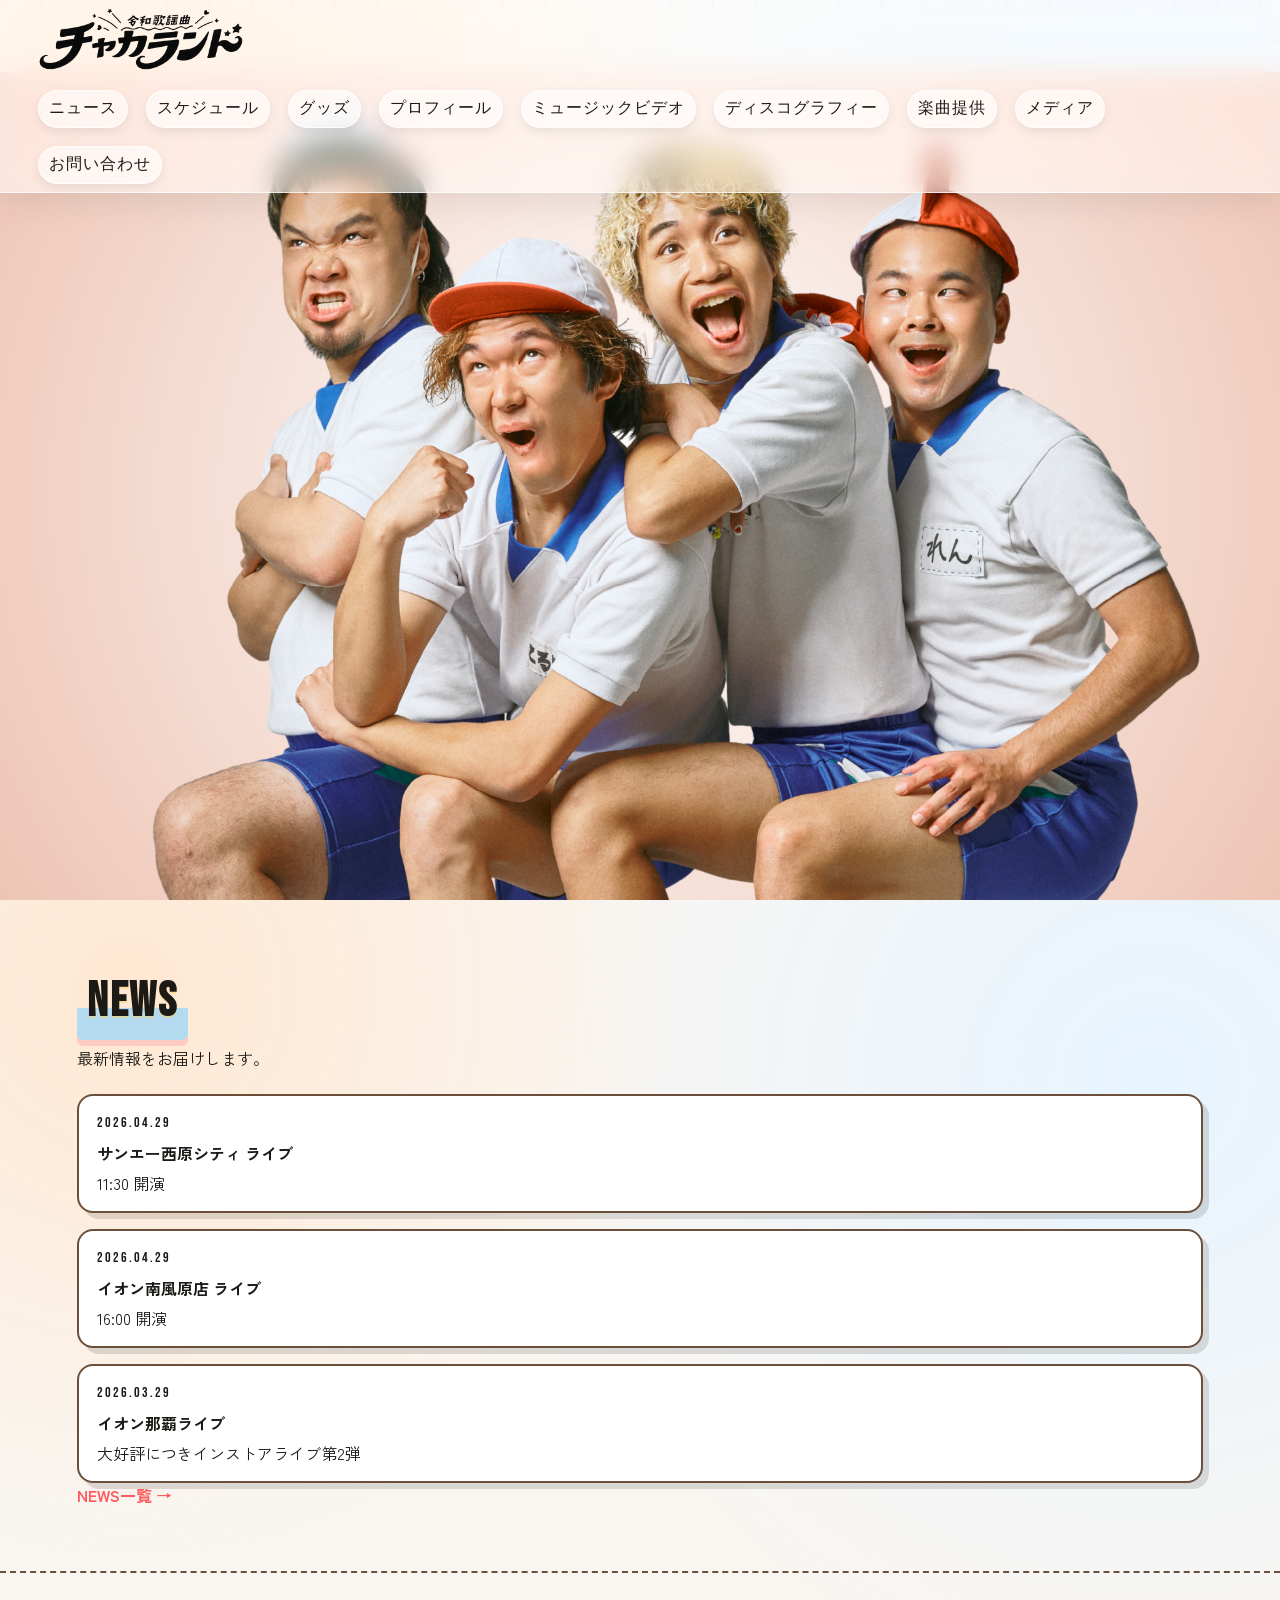
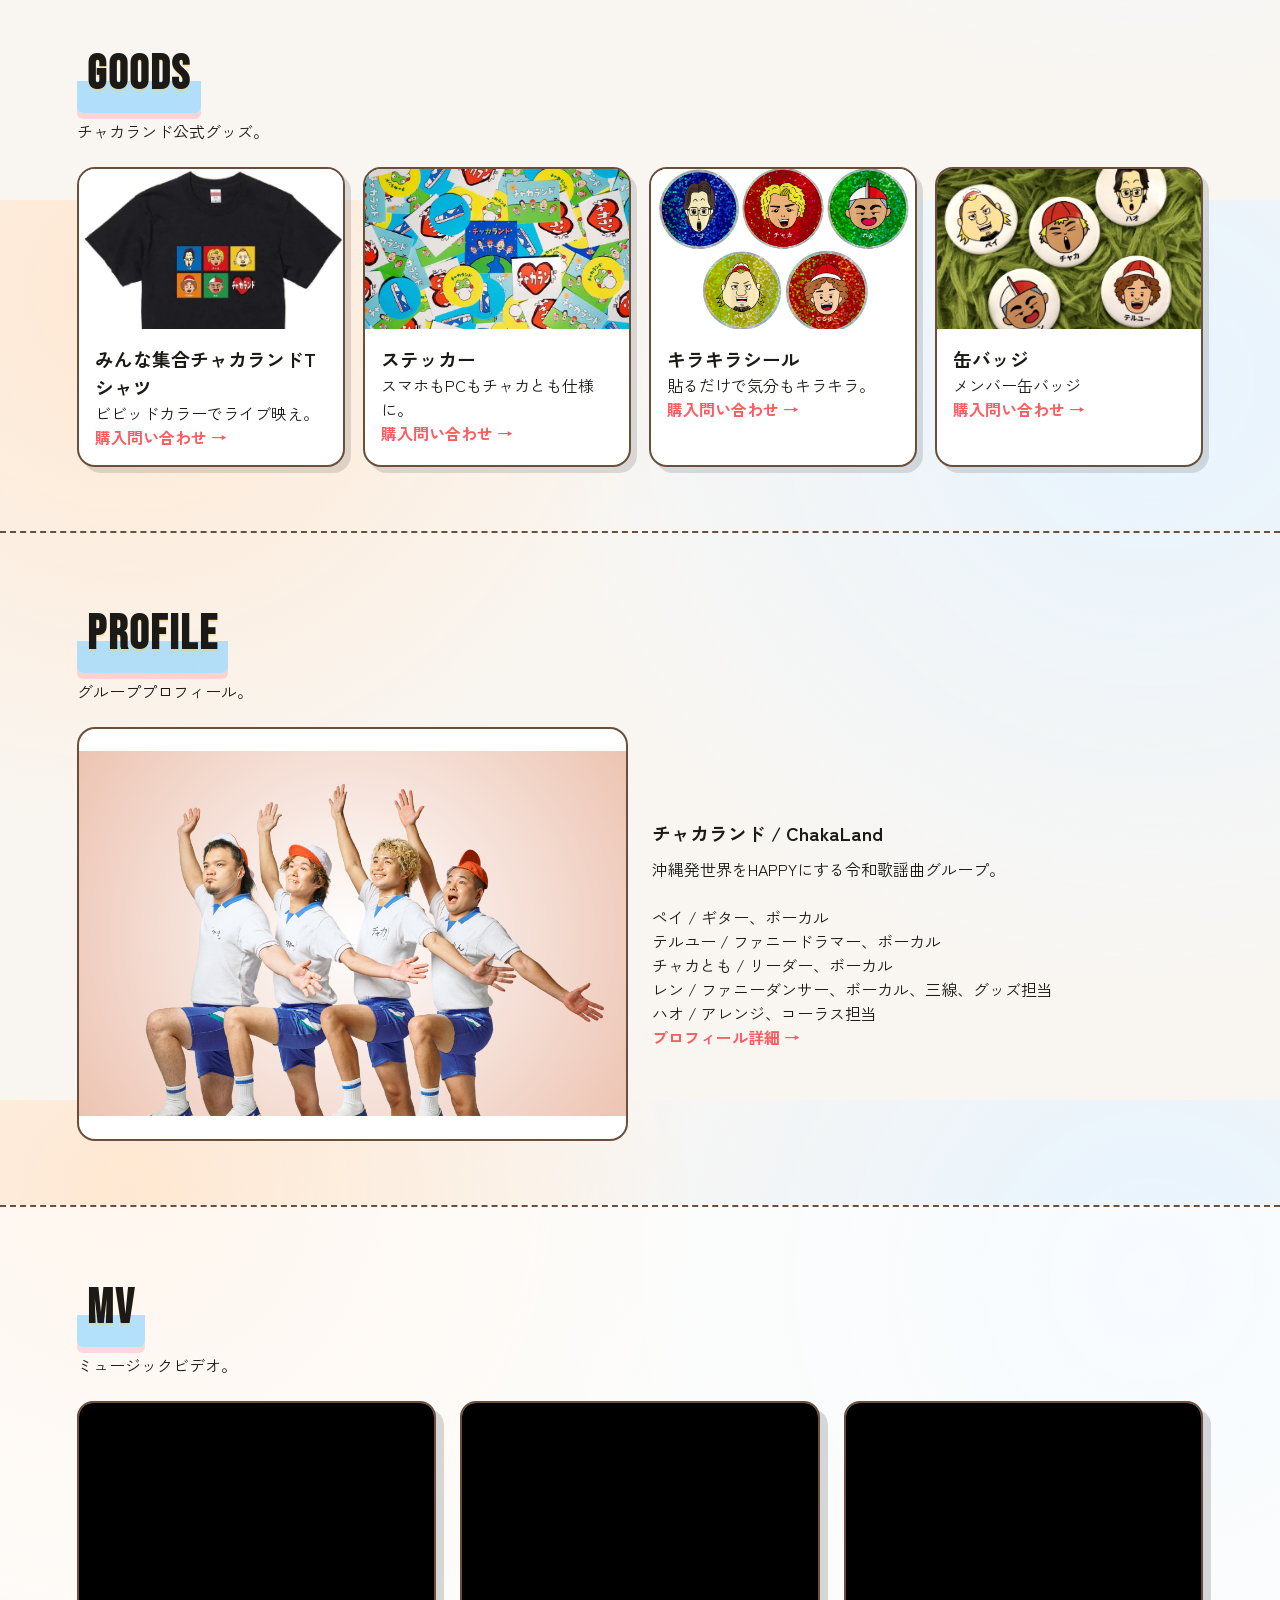
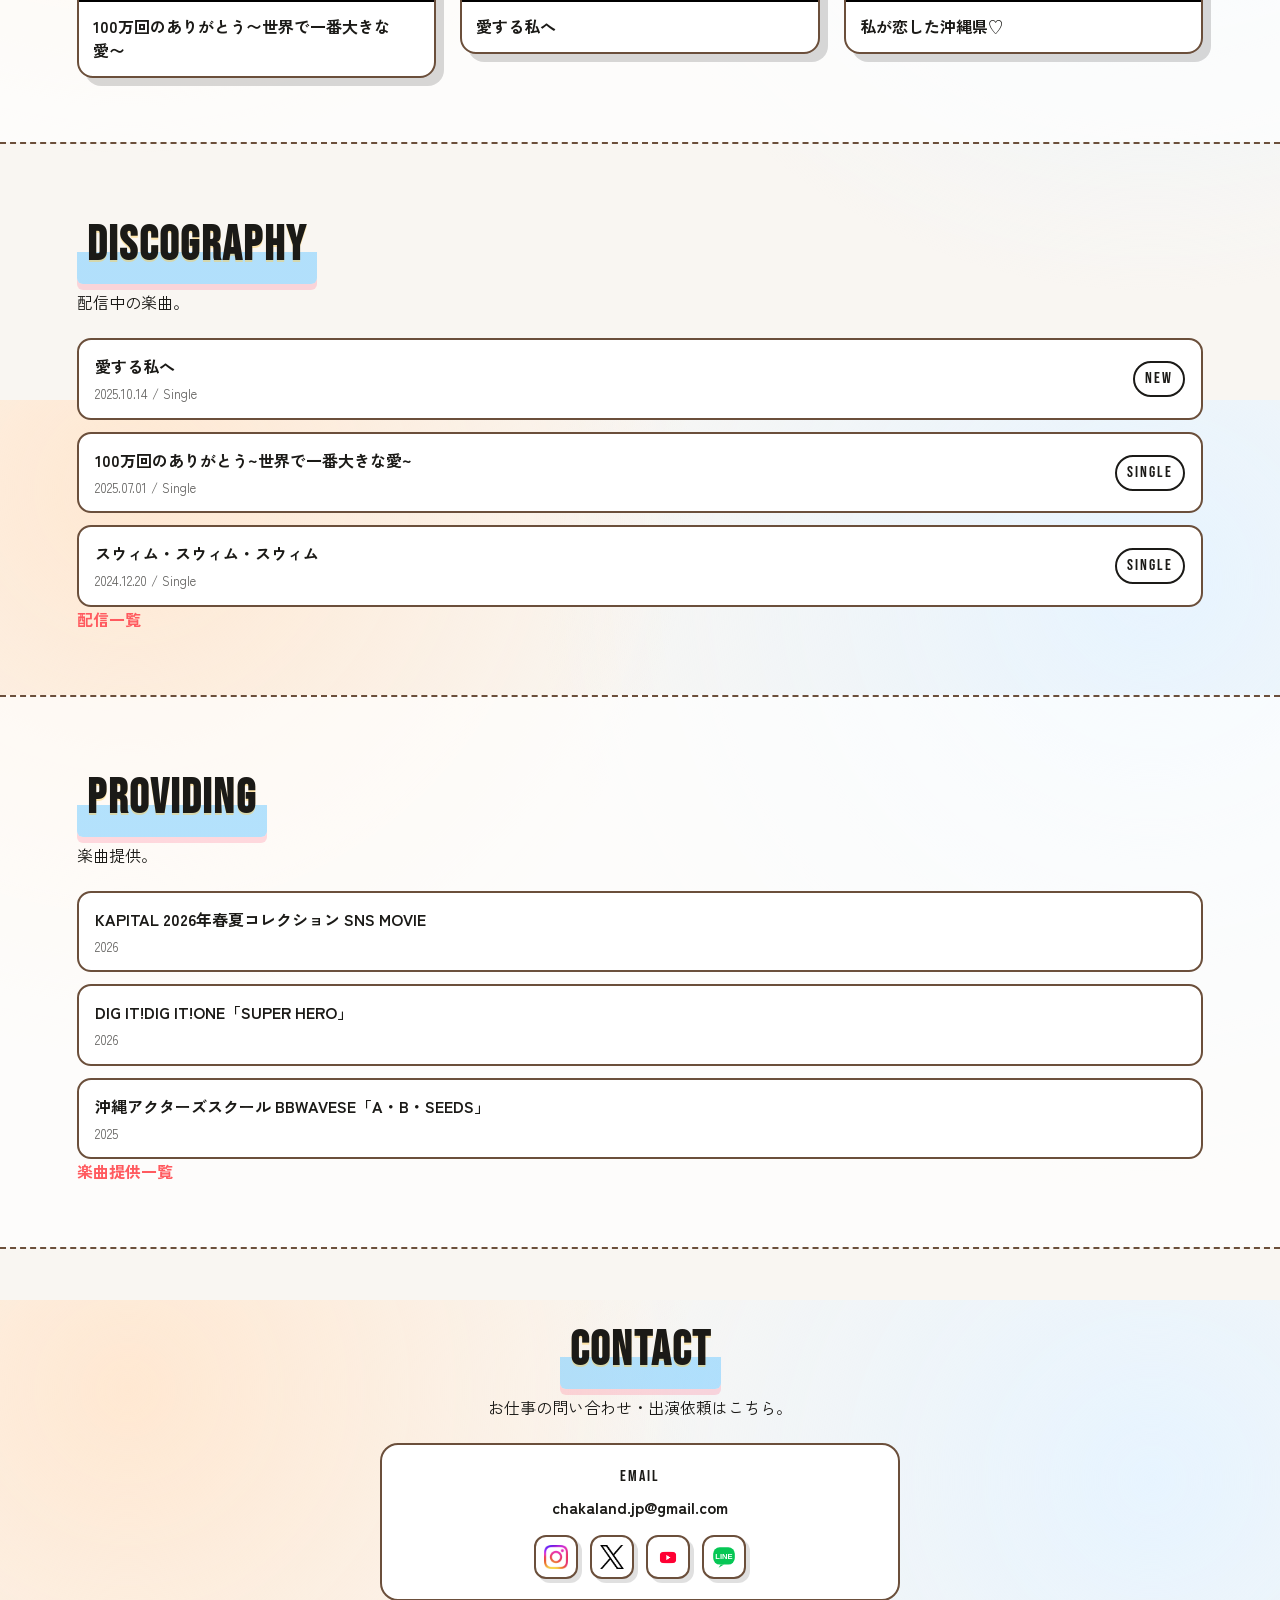
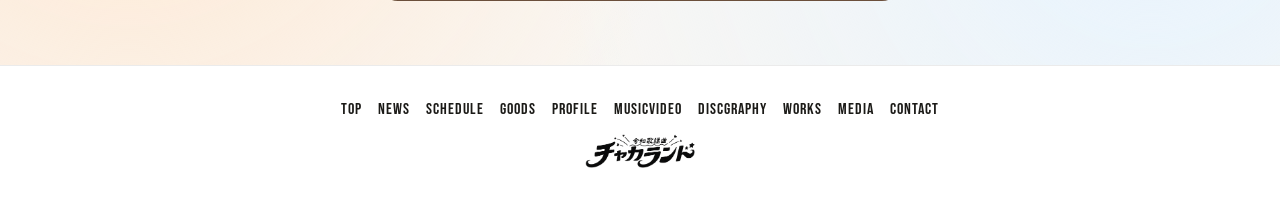
==== commit a76b08e4: "Update hero/media sections and mobile hero behavior" ====
--- a/index.html
+++ b/index.html
@@ -14,11 +14,11 @@
   <meta property="og:title" content="チャカランド公式サイト | 沖縄発・令和歌謡曲グループ" />
   <meta property="og:description" content="ニュース、ライブ情報、グッズ、プロフィール、MV、楽曲提供情報を掲載。" />
   <meta property="og:url" content="https://chakaland.jp/" />
-  <meta property="og:image" content="https://chakaland.jp/assets/Main_Member.jpg" />
+  <meta property="og:image" content="https://chakaland.jp/assets/Top/Main_Member.jpg" />
   <meta name="twitter:card" content="summary_large_image" />
   <meta name="twitter:title" content="チャカランド公式サイト | 沖縄発・令和歌謡曲グループ" />
   <meta name="twitter:description" content="ニュース、ライブ情報、グッズ、プロフィール、MV、楽曲提供情報を掲載。" />
-  <meta name="twitter:image" content="https://chakaland.jp/assets/Main_Member.jpg" />
+  <meta name="twitter:image" content="https://chakaland.jp/assets/Top/Main_Member.jpg" />
   <link rel="icon" type="image/png" href="assets/ハオさんパス用/ステッカー_ハート.png" />
   <link rel="apple-touch-icon" href="assets/ハオさんパス用/ステッカー_ハート.png" />
   <link rel="preconnect" href="https://fonts.googleapis.com" />
@@ -53,7 +53,7 @@
 <body>
   <div class="bg-lines" aria-hidden="true"></div>
 
-  <header class="hero" id="top">
+  <header class="hero hero-home-visual" id="top">
     <nav class="nav">
       <a class="logo" href="#top" aria-label="チャカランド ホーム">
         <img src="assets/new-logo.png" alt="チャカランド ロゴ" width="1309" height="396" decoding="async" />
@@ -75,31 +75,12 @@
     </nav>
 
     <div class="hero-grid hero-grid-home">
-      <div class="hero-text">
-        <p class="eyebrow">CHAKA LAND OFFICIAL SITE</p>
-        <h1>チャカランド</h1>
-        <div class="hero-actions">
-          <a class="btn primary" href="#news">最新ニュース</a>
-          <a class="btn ghost" href="#contact">お問い合わせ</a>
-        </div>
-        <div class="hero-badges">
-          <span>LIVE</span>
-          <span>RELEASE</span>
-          <span>GOODS</span>
-        </div>
-      </div>
-      <div class="hero-media">
-        <img src="assets/Main_Member.jpg" alt="チャカランド メインビジュアル" width="764" height="509" decoding="async" />
-      </div>
-      <div class="hero-lead">
-        <p class="lead">
-          沖縄を拠点に活動する世界をHAPPYにする令和歌謡曲グループ。<br />
-          JPOPや昭和歌謡を現代的にアップデートした「令和歌謡曲」を得意とし、<br />
-          耳に残るメロディセンスでじわじわとファンを拡大中。<br />
-          過去には『Mongol tsuwn her we?』がモンゴルで大ヒットし<br />
-          SNS総再生数1200万回突破KFCモンゴルのCMソングなども手がけ、<br />
-          国内外で活動の幅を広げている。<br />
-        </p>
+      <div class="hero-media hero-slider" data-slide-images="assets/Top/Senzai_Hengao_beige.png,assets/Top/Senzai_Shallwe_beige.png,assets/Top/Senzai_Smile_beige.png">
+        <img class="hero-slide-img is-active" src="assets/Top/Senzai_Hengao_beige.png" alt="チャカランド メインビジュアル" width="764"
+          height="509" decoding="async" />
+        <img class="hero-slide-img" src="assets/Top/Senzai_Shallwe_beige.png" alt="" width="764"
+          height="509" decoding="async" />
+        <img class="hero-slide-img" src="assets/Top/Senzai_Smile_beige.png" alt="" width="764" height="509" decoding="async" aria-hidden="true" />
       </div>
     </div>
   </header>
@@ -183,7 +164,7 @@
       </div>
       <div class="profile-grid">
         <div class="profile-media">
-          <img src="assets/Main_Member.jpg" alt="チャカランド メインビジュアル" width="764" height="509" decoding="async" />
+          <img src="assets/Top/Senzaiai_Pose_beige.png" alt="チャカランド メインビジュアル" width="764" height="509" decoding="async" />
         </div>
         <div class="profile-text">
           <h3>チャカランド / ChakaLand</h3>
@@ -209,12 +190,12 @@
       <div class="mv-grid">
         <article class="mv-embed">
           <div class="mv-frame">
-            <iframe src="https://www.youtube.com/embed/9DPmHQSEmh0" title="私が恋した沖縄県♡"
+            <iframe src="https://www.youtube.com/embed/EDaxa-Eg9ro" title="100万回のありがとう〜世界で一番大きな愛〜"
               allow="accelerometer; autoplay; clipboard-write; encrypted-media; gyroscope; picture-in-picture; web-share"
               allowfullscreen></iframe>
           </div>
           <div class="mv-embed-meta">
-            <p class="mv-title">私が恋した沖縄県♡</p>
+            <p class="mv-title">100万回のありがとう〜世界で一番大きな愛〜</p>
           </div>
         </article>
         <article class="mv-embed">
@@ -229,12 +210,12 @@
         </article>
         <article class="mv-embed">
           <div class="mv-frame">
-            <iframe src="https://www.youtube.com/embed/qQPhg0kRYuE" title="スウィム・スウィム・スウィム"
+            <iframe src="https://www.youtube.com/embed/9DPmHQSEmh0" title="私が恋した沖縄県♡"
               allow="accelerometer; autoplay; clipboard-write; encrypted-media; gyroscope; picture-in-picture; web-share"
               allowfullscreen></iframe>
           </div>
           <div class="mv-embed-meta">
-            <p class="mv-title">スウィム・スウィム・スウィム</p>
+            <p class="mv-title">私が恋した沖縄県♡</p>
           </div>
         </article>
       </div>
@@ -345,7 +326,7 @@
       <a href="news.html">NEWS</a>
       <a href="schedule.html">SCHEDULE</a>
       <a href="#goods">GOODS</a>
-      <a href="profile.html">PROFILE</a>
+      <a href="https://yonyon4737.github.io/chaka-land/profile.html">PROFILE</a>
       <a href="mv.html">MUSICVIDEO</a>
       <a href="discography.html">Discgraphy</a>
       <a href="providing.html">WORKS</a>
@@ -359,4 +340,4 @@
   <script src="script.js" defer></script>
 </body>
 
-</html>+</html>
--- a/styles.css
+++ b/styles.css
@@ -1,4 +1,58 @@
 @import url("https://fonts.googleapis.com/css2?family=Bebas+Neue&family=Zen+Kaku+Gothic+New:wght@400;500;700&display=swap");
+
+/* Modern CSS Reset */
+*,
+*::before,
+*::after {
+  box-sizing: border-box;
+}
+
+* {
+  margin: 0;
+}
+
+html:focus-within {
+  scroll-behavior: smooth;
+}
+
+html,
+body {
+  height: 100%;
+}
+
+body {
+  line-height: 1.5;
+  -webkit-font-smoothing: antialiased;
+  text-rendering: optimizeLegibility;
+}
+
+img,
+picture,
+video,
+canvas,
+svg {
+  display: block;
+  max-width: 100%;
+}
+
+input,
+button,
+textarea,
+select {
+  font: inherit;
+}
+
+p,
+h1,
+h2,
+h3,
+h4,
+h5,
+h6 {
+  overflow-wrap: break-word;
+}
+
+/* End reset */
 
 :root {
   --bg: #f9f6f2;
@@ -9,10 +63,6 @@
   --paper: #ffffff;
   --line: rgba(0, 0, 0, 0.08);
   --frame-brown: #6b4f3b;
-}
-
-* {
-  box-sizing: border-box;
 }
 
 html {
@@ -181,6 +231,60 @@
   margin: 0;
 }
 
+.hero-home-visual {
+  padding: 72px 0 0;
+  min-height: 100dvh;
+  display: flex;
+  flex-direction: column;
+}
+
+.hero-home-visual .hero-grid-home {
+  margin-top: 0;
+  display: block;
+  flex: 1;
+}
+
+.hero-home-visual .hero-media {
+  height: calc(100vh - 72px);
+  height: calc(100svh - 72px);
+  height: calc(100dvh - 72px);
+  border-radius: 0;
+  border: 0;
+  box-shadow: none;
+  background: transparent;
+  aspect-ratio: auto;
+}
+
+.hero-slider {
+  position: relative;
+}
+
+.hero-slide-img {
+  position: absolute;
+  inset: 0;
+  width: 100%;
+  height: 100%;
+  object-fit: cover;
+  object-position: center 32%;
+  opacity: 0;
+  transition: opacity 0.9s ease;
+}
+
+.hero-slide-img.is-active {
+  opacity: 1;
+}
+
+.hero-home-visual .hero-media img {
+  object-fit: cover;
+  object-position: center 32%;
+}
+
+.hero-slide-img[src$="Shugo_Diamond_pink.png"] {
+  object-position: center 18%;
+  transform: scale(0.94);
+  transform-origin: center center;
+}
+
 .hero-text h1 {
   font-family: "Bebas Neue", sans-serif;
   font-size: clamp(44px, 8vw, 96px);
@@ -1099,6 +1203,48 @@
   }
 }
 
+@media (max-width: 768px) {
+  .hero {
+    padding-top: 68px;
+    padding-bottom: 0;
+  }
+
+  .hero-home-visual {
+    padding-top: 64px;
+    min-height: auto;
+    display: block;
+  }
+
+  .hero-home-visual .hero-grid-home {
+    margin-top: 0;
+    flex: 0 0 auto;
+  }
+
+  .hero-home-visual .hero-media {
+    height: auto;
+    min-height: 0;
+    aspect-ratio: 4 / 5;
+    border-radius: 0;
+  }
+
+  .hero-home-visual .hero-media .hero-slide-img {
+    object-fit: cover;
+    object-position: center top;
+    transform: translateY(-36px);
+  }
+
+  .hero-home-visual .hero-media .hero-slide-img[src*="Senzai_"] {
+    object-fit: cover;
+    object-position: center top;
+    transform: translateY(-36px);
+  }
+
+  .hero-home-visual .hero-grid {
+    margin-top: 0;
+    gap: 0;
+  }
+}
+
 @media (max-width: 600px) {
   .hero-text h1 {
     font-size: clamp(32px, 9vw, 52px);
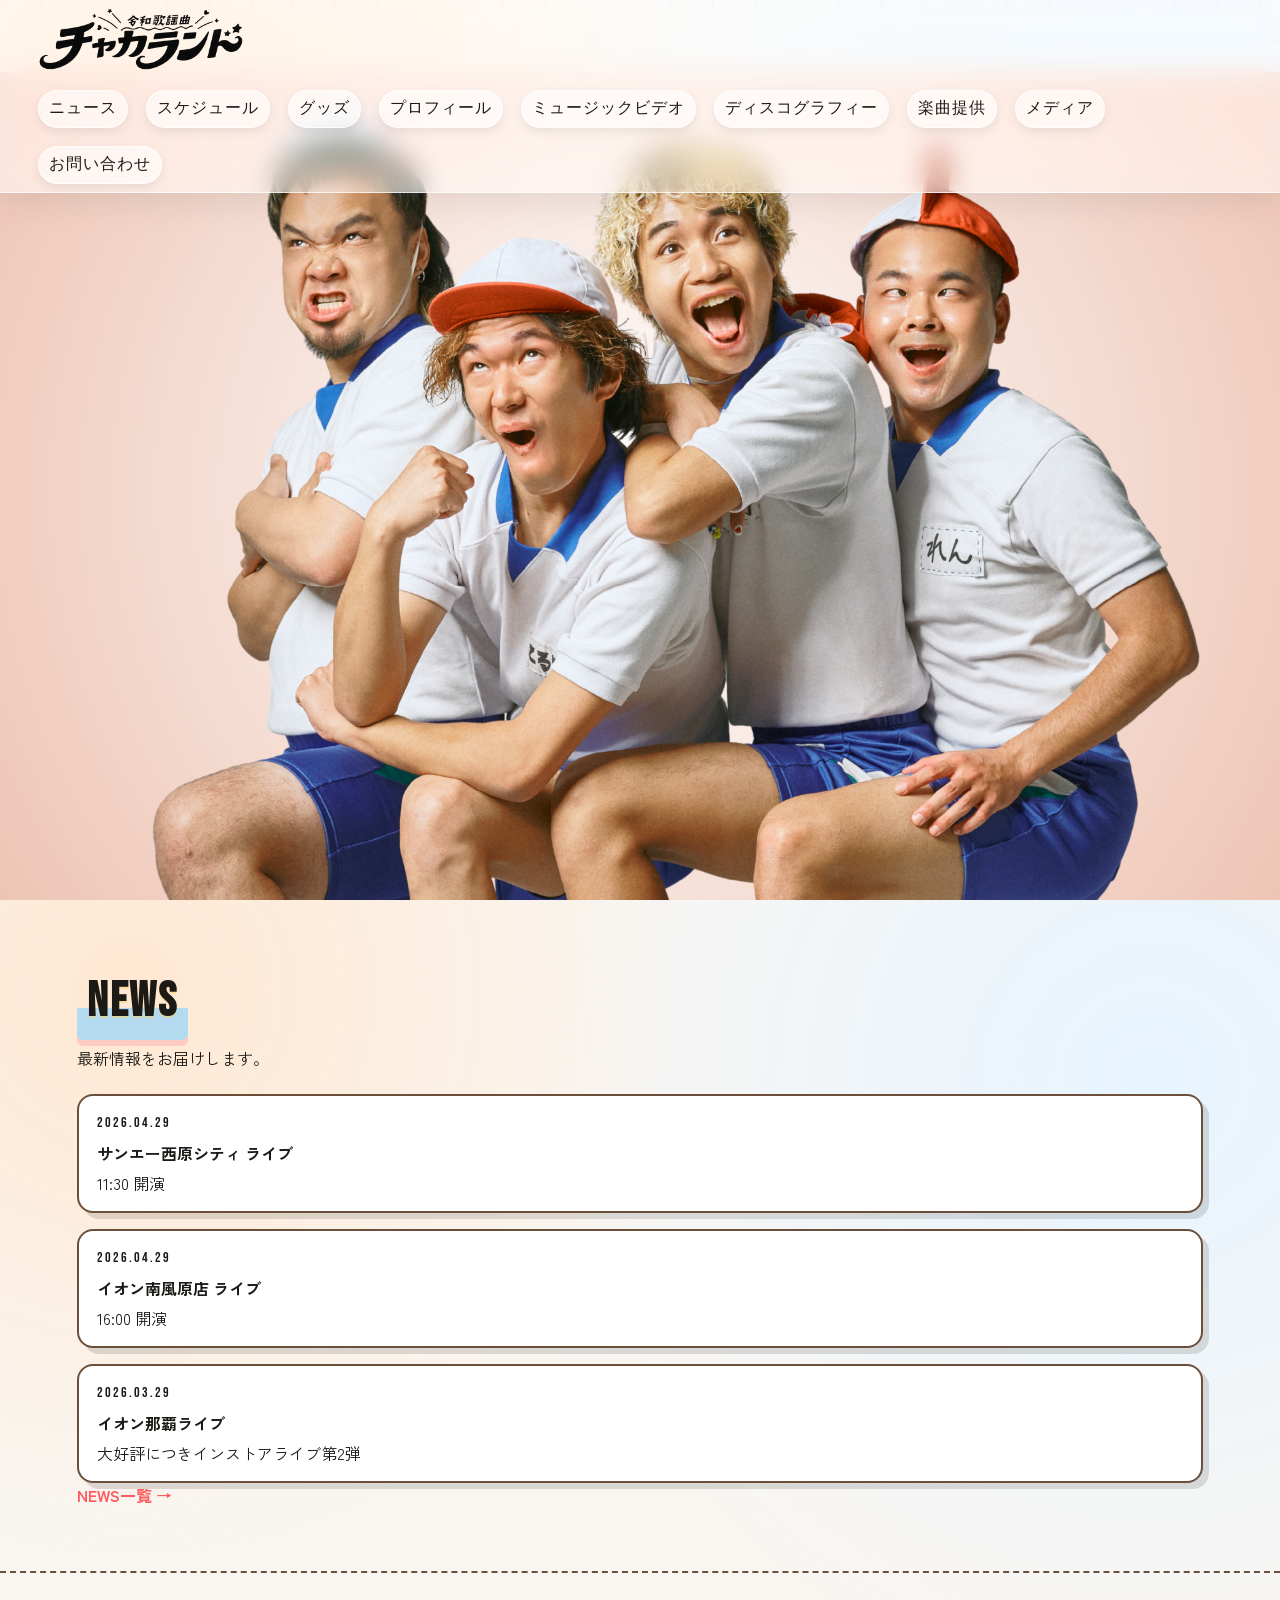
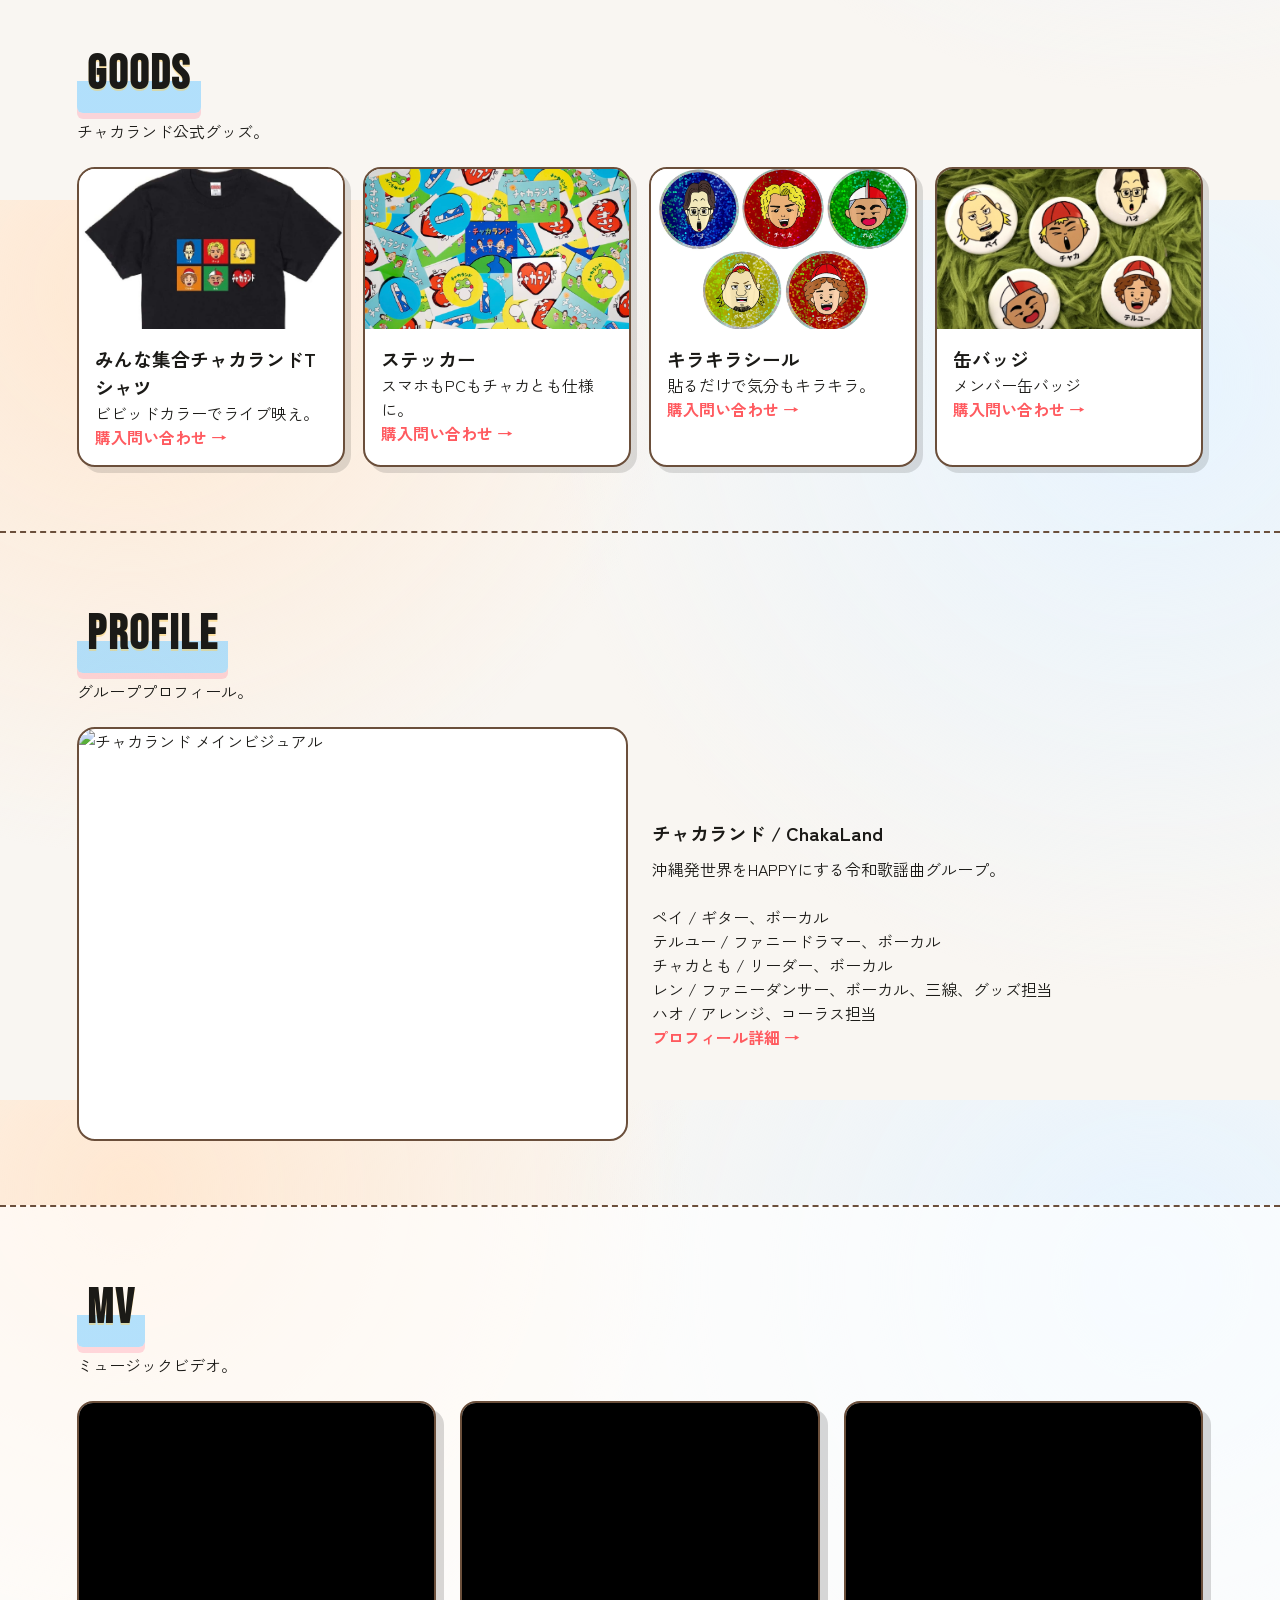
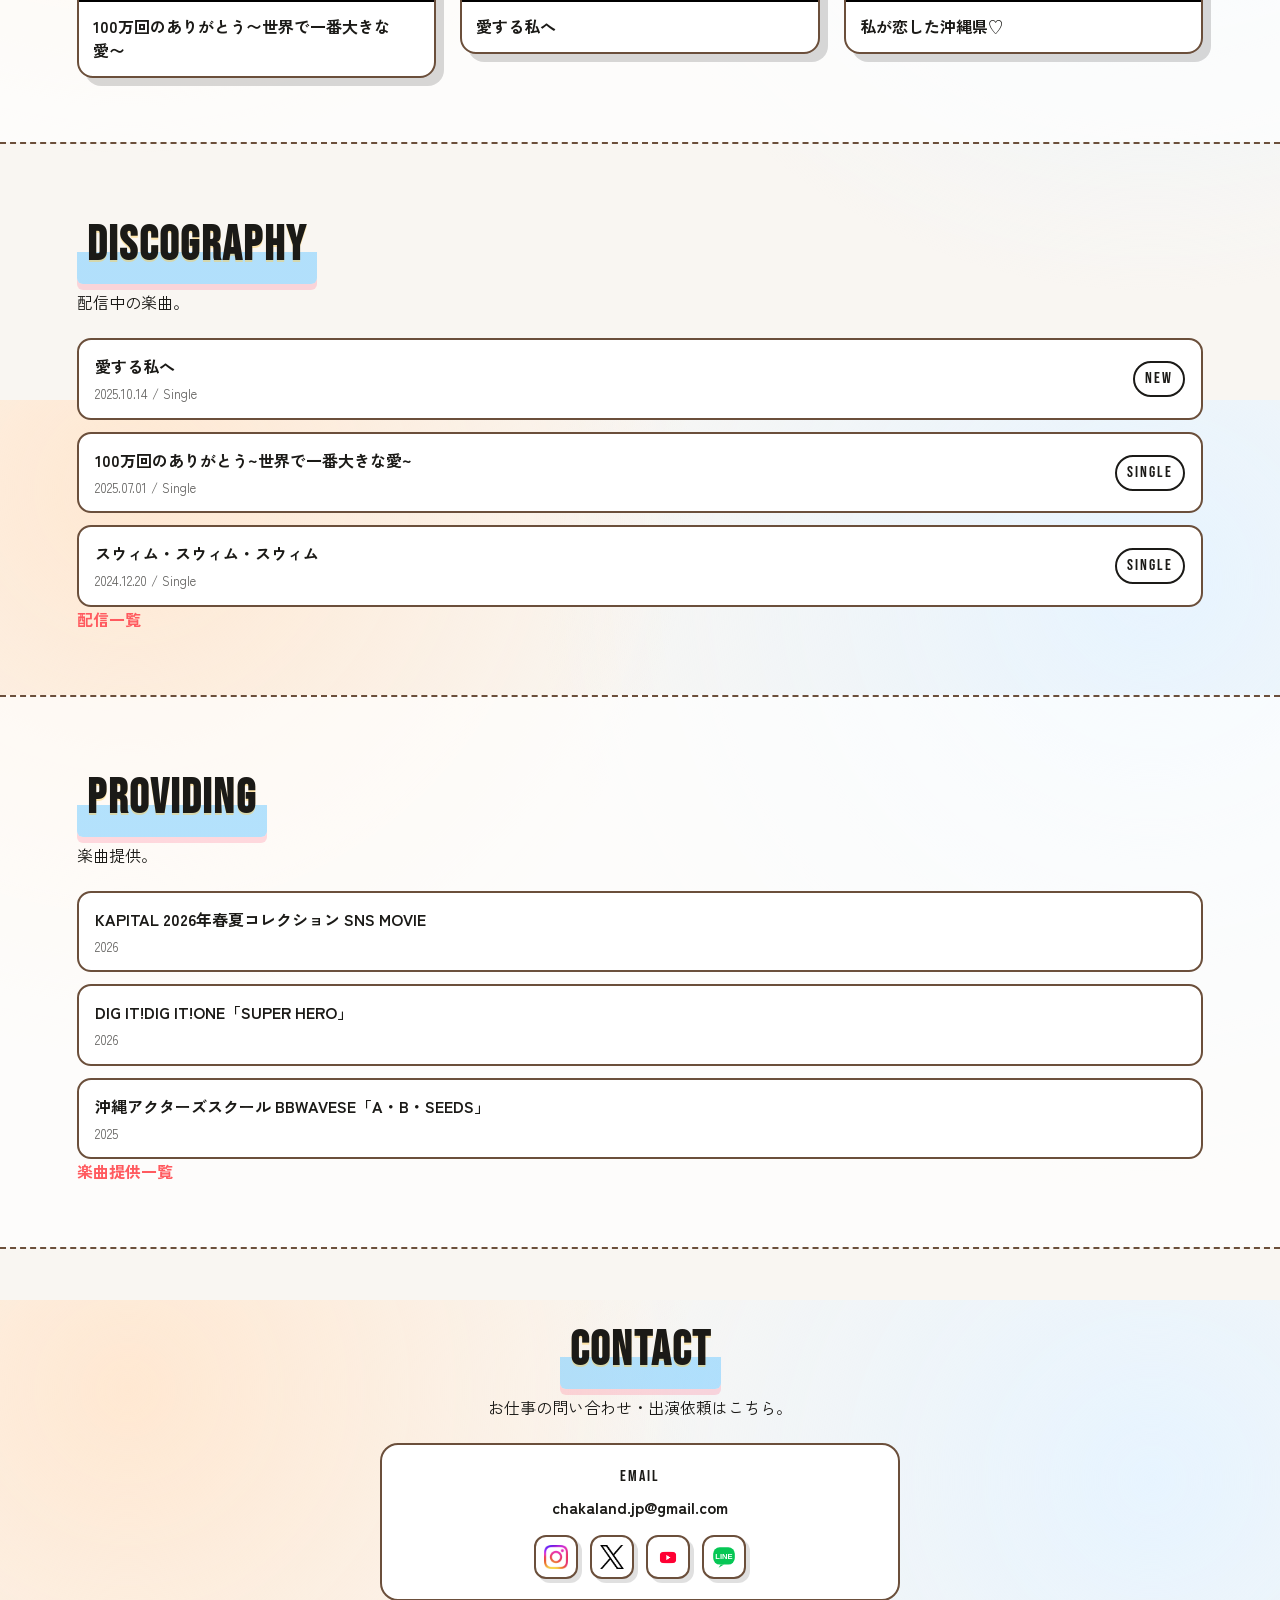
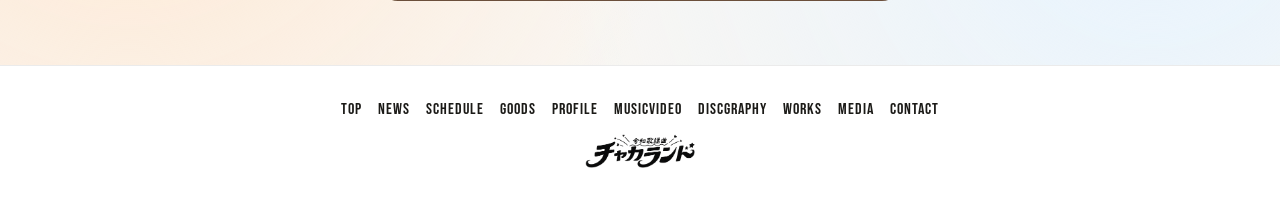
==== commit f9a3a774: "素材移動に合わせて画像参照パスを更新" ====
--- a/index.html
+++ b/index.html
@@ -19,8 +19,8 @@
   <meta name="twitter:title" content="チャカランド公式サイト | 沖縄発・令和歌謡曲グループ" />
   <meta name="twitter:description" content="ニュース、ライブ情報、グッズ、プロフィール、MV、楽曲提供情報を掲載。" />
   <meta name="twitter:image" content="https://chakaland.jp/assets/Top/Main_Member.jpg" />
-  <link rel="icon" type="image/png" href="assets/ハオさんパス用/ステッカー_ハート.png" />
-  <link rel="apple-touch-icon" href="assets/ハオさんパス用/ステッカー_ハート.png" />
+  <link rel="icon" type="image/png" href="/assets/images/common/chakaland_heart.png" />
+  <link rel="apple-touch-icon" href="/assets/images/common/chakaland_heart.png" />
   <link rel="preconnect" href="https://fonts.googleapis.com" />
   <link rel="preconnect" href="https://fonts.gstatic.com" crossorigin />
   <link rel="stylesheet" href="styles.css" />
@@ -32,7 +32,7 @@
           "@type": "Organization",
           "name": "チャカランド",
           "url": "https://chakaland.jp/",
-          "logo": "https://chakaland.jp/assets/new-logo.png",
+          "logo": "https://chakaland.jp/assets/images/logo/chakaland_logo.png",
           "sameAs": [
             "https://www.instagram.com/chakaland_official/",
             "https://x.com/chaka_land",
@@ -56,7 +56,7 @@
   <header class="hero hero-home-visual" id="top">
     <nav class="nav">
       <a class="logo" href="#top" aria-label="チャカランド ホーム">
-        <img src="assets/new-logo.png" alt="チャカランド ロゴ" width="1309" height="396" decoding="async" />
+        <img src="assets/images/logo/chakaland_logo.png" alt="チャカランド ロゴ" width="1309" height="396" decoding="async" />
       </a>
       <button class="menu-button" type="button" aria-expanded="false" aria-controls="nav-links">
         MENU
@@ -75,12 +75,14 @@
     </nav>
 
     <div class="hero-grid hero-grid-home">
-      <div class="hero-media hero-slider" data-slide-images="assets/Top/Senzai_Hengao_beige.png,assets/Top/Senzai_Shallwe_beige.png,assets/Top/Senzai_Smile_beige.png">
-        <img class="hero-slide-img is-active" src="assets/Top/Senzai_Hengao_beige.png" alt="チャカランド メインビジュアル" width="764"
+      <div class="hero-media hero-slider"
+        data-slide-images="assets/images/hero/Senzai_Hengao_beige.png,assets/images/hero/Senzai_Shallwe_beige.png,assets/images/hero/Senzai_Smile_beige.png">
+        <img class="hero-slide-img is-active" src="assets/images/hero/Senzai_Hengao_beige.png" alt="チャカランド メインビジュアル" width="764"
           height="509" decoding="async" />
-        <img class="hero-slide-img" src="assets/Top/Senzai_Shallwe_beige.png" alt="" width="764"
-          height="509" decoding="async" />
-        <img class="hero-slide-img" src="assets/Top/Senzai_Smile_beige.png" alt="" width="764" height="509" decoding="async" aria-hidden="true" />
+        <img class="hero-slide-img" src="assets/images/hero/Senzai_Shallwe_beige.png" alt="" width="764" height="509"
+          decoding="async" />
+        <img class="hero-slide-img" src="assets/images/hero/Senzai_Smile_beige.png" alt="" width="764" height="509"
+          decoding="async" aria-hidden="true" />
       </div>
     </div>
   </header>
@@ -118,7 +120,7 @@
       </div>
       <div class="goods-grid">
         <article class="goods-card">
-          <img class="goods-img-tshirt" src="assets/goods/minna-tshirt.jpg" alt="みんな集合チャカランドTシャツ" width="1206"
+          <img class="goods-img-tshirt" src="assets/images/goods/minna-tshirt.jpg" alt="みんな集合チャカランドTシャツ" width="1206"
             height="1368" loading="lazy" decoding="async" />
           <div>
             <h3>みんな集合チャカランドTシャツ</h3>
@@ -127,7 +129,7 @@
           </div>
         </article>
         <article class="goods-card">
-          <img src="assets/goods/stickers.jpg" alt="チャカランド ステッカーセット" width="1560" height="1170" loading="lazy"
+          <img src="assets/images/goods/stickers.jpg" alt="チャカランド ステッカーセット" width="1560" height="1170" loading="lazy"
             decoding="async" />
           <div>
             <h3>ステッカー</h3>
@@ -136,7 +138,7 @@
           </div>
         </article>
         <article class="goods-card">
-          <img src="assets/goods/kirakira-seal.jpg" alt="チャカランド キラキラシール" width="2000" height="1414" loading="lazy"
+          <img src="assets/images/goods/kirakira-seal.jpg" alt="チャカランド キラキラシール" width="2000" height="1414" loading="lazy"
             decoding="async" />
           <div>
             <h3>キラキラシール</h3>
@@ -145,7 +147,7 @@
           </div>
         </article>
         <article class="goods-card">
-          <img src="assets/goods/kanbadge.jpg" alt="チャカランド 缶バッジ" width="1280" height="961" loading="lazy"
+          <img src="assets/images/goods/kanbadge.jpg" alt="チャカランド 缶バッジ" width="1280" height="961" loading="lazy"
             decoding="async" />
           <div>
             <h3>缶バッジ</h3>
@@ -164,7 +166,7 @@
       </div>
       <div class="profile-grid">
         <div class="profile-media">
-          <img src="assets/Top/Senzaiai_Pose_beige.png" alt="チャカランド メインビジュアル" width="764" height="509" decoding="async" />
+          <img src="assets/Top/Main_Member.jpg" alt="チャカランド メインビジュアル" width="764" height="509" decoding="async" />
         </div>
         <div class="profile-text">
           <h3>チャカランド / ChakaLand</h3>
@@ -294,15 +296,16 @@
           <div class="contact-links">
             <a class="icon-link instagram" href="https://www.instagram.com/chakaland_official/" target="_blank"
               rel="noopener" aria-label="Instagram">
-              <img src="assets/Insta/01%20Gradient%20Glyph/Instagram_Glyph_Gradient_512.webp" alt="Instagram"
+              <img src="assets/images/iccon/Insta/01%20Gradient%20Glyph/Instagram_Glyph_Gradient_512.webp" alt="Instagram"
                 width="512" height="512" loading="lazy" decoding="async" />
             </a>
             <a class="icon-link x" href="https://x.com/chaka_land" target="_blank" rel="noopener" aria-label="X">
-              <img src="assets/X/logo-black.png" alt="X" width="2400" height="2453" loading="lazy" decoding="async" />
+              <img src="assets/images/iccon/X/logo-black.png" alt="X" width="2400" height="2453" loading="lazy"
+                decoding="async" />
             </a>
             <a class="icon-link youtube" href="https://www.youtube.com/channel/UCNRXBqKgVscfLcwGrmBZhVQ" target="_blank"
               rel="noopener" aria-label="YouTube">
-              <img src="assets/Youtube/Digital/01%20Red/yt_icon_red_digital.png" alt="YouTube" width="1255"
+              <img src="assets/images/iccon/Youtube/Digital/01%20Red/yt_icon_red_digital.png" alt="YouTube" width="1255"
                 height="1075" loading="lazy" decoding="async" />
             </a>
             <a class="icon-link line" href="https://line.me/R/ti/p/@695extur" target="_blank" rel="noopener"
@@ -333,7 +336,7 @@
       <a href="media.html">Media</a>
       <a href="#contact">CONTACT</a>
     </div>
-    <img class="footer-logo" src="assets/new-logo.png" alt="チャカランド ロゴ" width="1309" height="396" loading="lazy"
+    <img class="footer-logo" src="assets/images/logo/chakaland_logo.png" alt="チャカランド ロゴ" width="1309" height="396" loading="lazy"
       decoding="async" />
   </footer>
 
--- a/styles.css
+++ b/styles.css
@@ -291,16 +291,6 @@
   margin: 12px 0;
 }
 
-.hero-profile-detail .hero-text h1 {
-  font-size: clamp(32px, 6vw, 64px);
-  display: inline-block;
-  padding: 4px 10px;
-  border-radius: 10px;
-  background: linear-gradient(transparent 58%, rgba(139, 211, 255, 0.65) 58%);
-  text-shadow: 0 2px 0 rgba(255, 204, 77, 0.45);
-  box-shadow: 0 6px 0 rgba(255, 111, 145, 0.25);
-}
-
 .eyebrow {
   font-family: "Bebas Neue", sans-serif;
   letter-spacing: 3px;
@@ -495,11 +485,7 @@
 }
 
 .goods-img-tshirt {
-  object-position: center 15%;
-}
-
-.goods-img-keyholder {
-  object-position: center 80%;
+  object-position: center 20%;
 }
 
 @media (max-width: 600px) {
@@ -507,8 +493,7 @@
     height: 200px;
   }
 
-  .goods-img-tshirt,
-  .goods-img-keyholder {
+  .goods-img-tshirt {
     object-fit: contain;
     object-position: center;
     background: #fff;
@@ -519,26 +504,6 @@
   padding: 16px;
 }
 
-.fanclub-grid {
-  display: grid;
-  gap: 18px;
-  grid-template-columns: repeat(auto-fit, minmax(240px, 1fr));
-}
-
-.fanclub-card {
-  border: 2px solid var(--ink);
-  border-radius: 18px;
-  background: var(--paper);
-  padding: 20px;
-  display: grid;
-  gap: 12px;
-  box-shadow: 6px 6px 0 rgba(0, 0, 0, 0.12);
-}
-
-.fanclub-card.featured {
-  background: var(--accent-3);
-}
-
 .plan {
   font-family: "Bebas Neue", sans-serif;
   letter-spacing: 2px;
@@ -562,11 +527,6 @@
   gap: 24px;
   grid-template-columns: repeat(auto-fit, minmax(240px, 1fr));
   align-items: center;
-}
-
-.profile-grid.profile-grid-detail {
-  grid-template-columns: minmax(280px, 1.2fr) minmax(240px, 1fr);
-  align-items: start;
 }
 
 .profile-media {
@@ -594,56 +554,8 @@
   object-fit: contain;
 }
 
-.profile-grid.profile-grid-detail .profile-media {
-  aspect-ratio: auto;
-  width: min(100%, 360px);
-  height: auto;
-  justify-self: end;
-}
-
-.profile-grid.profile-grid-detail .profile-media img {
-  width: 100%;
-  height: auto;
-}
-
 .profile-text h3 {
   margin: 0 0 10px;
-}
-
-.profile-lead {
-  margin: 0 0 12px;
-  font-weight: 600;
-  font-family: "Bebas Neue", sans-serif;
-  letter-spacing: 1px;
-}
-
-.profile-kv {
-  margin: 0 0 12px;
-  display: grid;
-  gap: 8px;
-}
-
-.profile-kv div {
-  display: grid;
-  grid-template-columns: 90px 1fr;
-  gap: 10px;
-  align-items: start;
-}
-
-.profile-kv dt {
-  font-weight: 700;
-  font-size: 13px;
-  letter-spacing: 1px;
-  font-family: "Bebas Neue", sans-serif;
-}
-
-.profile-kv dd {
-  margin: 0;
-}
-
-.profile-note {
-  margin: 0;
-  line-height: 1.7;
 }
 
 .tag-list {
@@ -847,122 +759,11 @@
   background: rgba(255, 216, 107, 0.6);
 }
 
-.profile-detail {
-  background: var(--paper);
-  border: 2px solid var(--frame-brown);
-  border-radius: 16px;
-  padding: 20px;
-  box-shadow: 6px 6px 0 rgba(0, 0, 0, 0.12);
-  display: grid;
-  gap: 12px;
-}
-
-.detail-meta {
-  display: grid;
-  gap: 6px;
-  font-weight: 600;
-}
-
-.detail-meta span {
-  display: inline-block;
-  min-width: 72px;
-  font-family: "Bebas Neue", sans-serif;
-  letter-spacing: 1px;
-}
-
-.detail-lead {
-  margin: 0;
-  line-height: 1.7;
-}
-
-.detail-sections {
-  margin-top: 16px;
-  display: grid;
-  gap: 16px;
-}
-
-.detail-section {
-  background: var(--paper);
-  border: 2px solid var(--frame-brown);
-  border-radius: 16px;
-  padding: 18px;
-  box-shadow: 6px 6px 0 rgba(0, 0, 0, 0.12);
-}
-
-.detail-section h3 {
-  margin: 0 0 8px;
-  font-family: "Bebas Neue", sans-serif;
-  letter-spacing: 1px;
-}
-
-.detail-section p {
-  margin: 0;
-  line-height: 1.7;
-}
-
-.detail-list {
-  margin: 0;
-  padding-left: 0;
-  list-style: none;
-  display: grid;
-  gap: 6px;
-}
-
-.detail-list li::before {
-  content: "★";
-  margin-right: 8px;
-  color: var(--accent);
-}
-
-.detail-list li {
-  display: flex;
-  align-items: flex-start;
-  gap: 6px;
-}
-
 .mv-grid {
   display: grid;
   gap: 24px;
   grid-template-columns: repeat(3, minmax(220px, 1fr));
   align-items: start;
-}
-
-.mv-thumb {
-  border-radius: 16px;
-  overflow: hidden;
-  border: 2px solid var(--frame-brown);
-  background: #000;
-  position: relative;
-  display: block;
-  box-shadow: 8px 8px 0 rgba(0, 0, 0, 0.15);
-}
-
-.mv-thumb img {
-  width: 100%;
-  height: 100%;
-  object-fit: cover;
-  display: block;
-  filter: saturate(1.05);
-}
-
-.mv-play {
-  position: absolute;
-  left: 16px;
-  bottom: 16px;
-  background: rgba(0, 0, 0, 0.7);
-  color: #fff;
-  padding: 8px 14px;
-  border-radius: 999px;
-  font-family: "Zen Kaku Gothic New", "Hiragino Kaku Gothic ProN", "Meiryo", sans-serif;
-  letter-spacing: 0.5px;
-  border: 2px solid #fff;
-  max-width: calc(100% - 32px);
-  line-height: 1.3;
-}
-
-.mv-thumb:hover {
-  transform: translateY(-3px);
-  box-shadow: 10px 10px 0 rgba(0, 0, 0, 0.2);
 }
 
 .mv-embed {
@@ -1190,10 +991,6 @@
       "lead";
   }
 
-  .profile-grid.profile-grid-detail {
-    grid-template-columns: 1fr;
-  }
-
   .contact-card {
     width: 100%;
   }
@@ -1212,6 +1009,7 @@
   .hero-home-visual {
     padding-top: 64px;
     min-height: auto;
+    height: auto;
     display: block;
   }
 
@@ -1223,25 +1021,27 @@
   .hero-home-visual .hero-media {
     height: auto;
     min-height: 0;
-    aspect-ratio: 4 / 5;
+    aspect-ratio: 4 / 4.2;
     border-radius: 0;
   }
 
   .hero-home-visual .hero-media .hero-slide-img {
     object-fit: cover;
     object-position: center top;
-    transform: translateY(-36px);
-  }
-
-  .hero-home-visual .hero-media .hero-slide-img[src*="Senzai_"] {
-    object-fit: cover;
-    object-position: center top;
-    transform: translateY(-36px);
+    transform: translateY(-30px);
+  }
+
+  .hero-home-visual .hero-media .hero-slide-img[src*="Senzai_Diamond_beige"] {
+    object-position: center 35%;
   }
 
   .hero-home-visual .hero-grid {
     margin-top: 0;
     gap: 0;
+  }
+
+  #news.section {
+    padding-top: 12px;
   }
 }
 
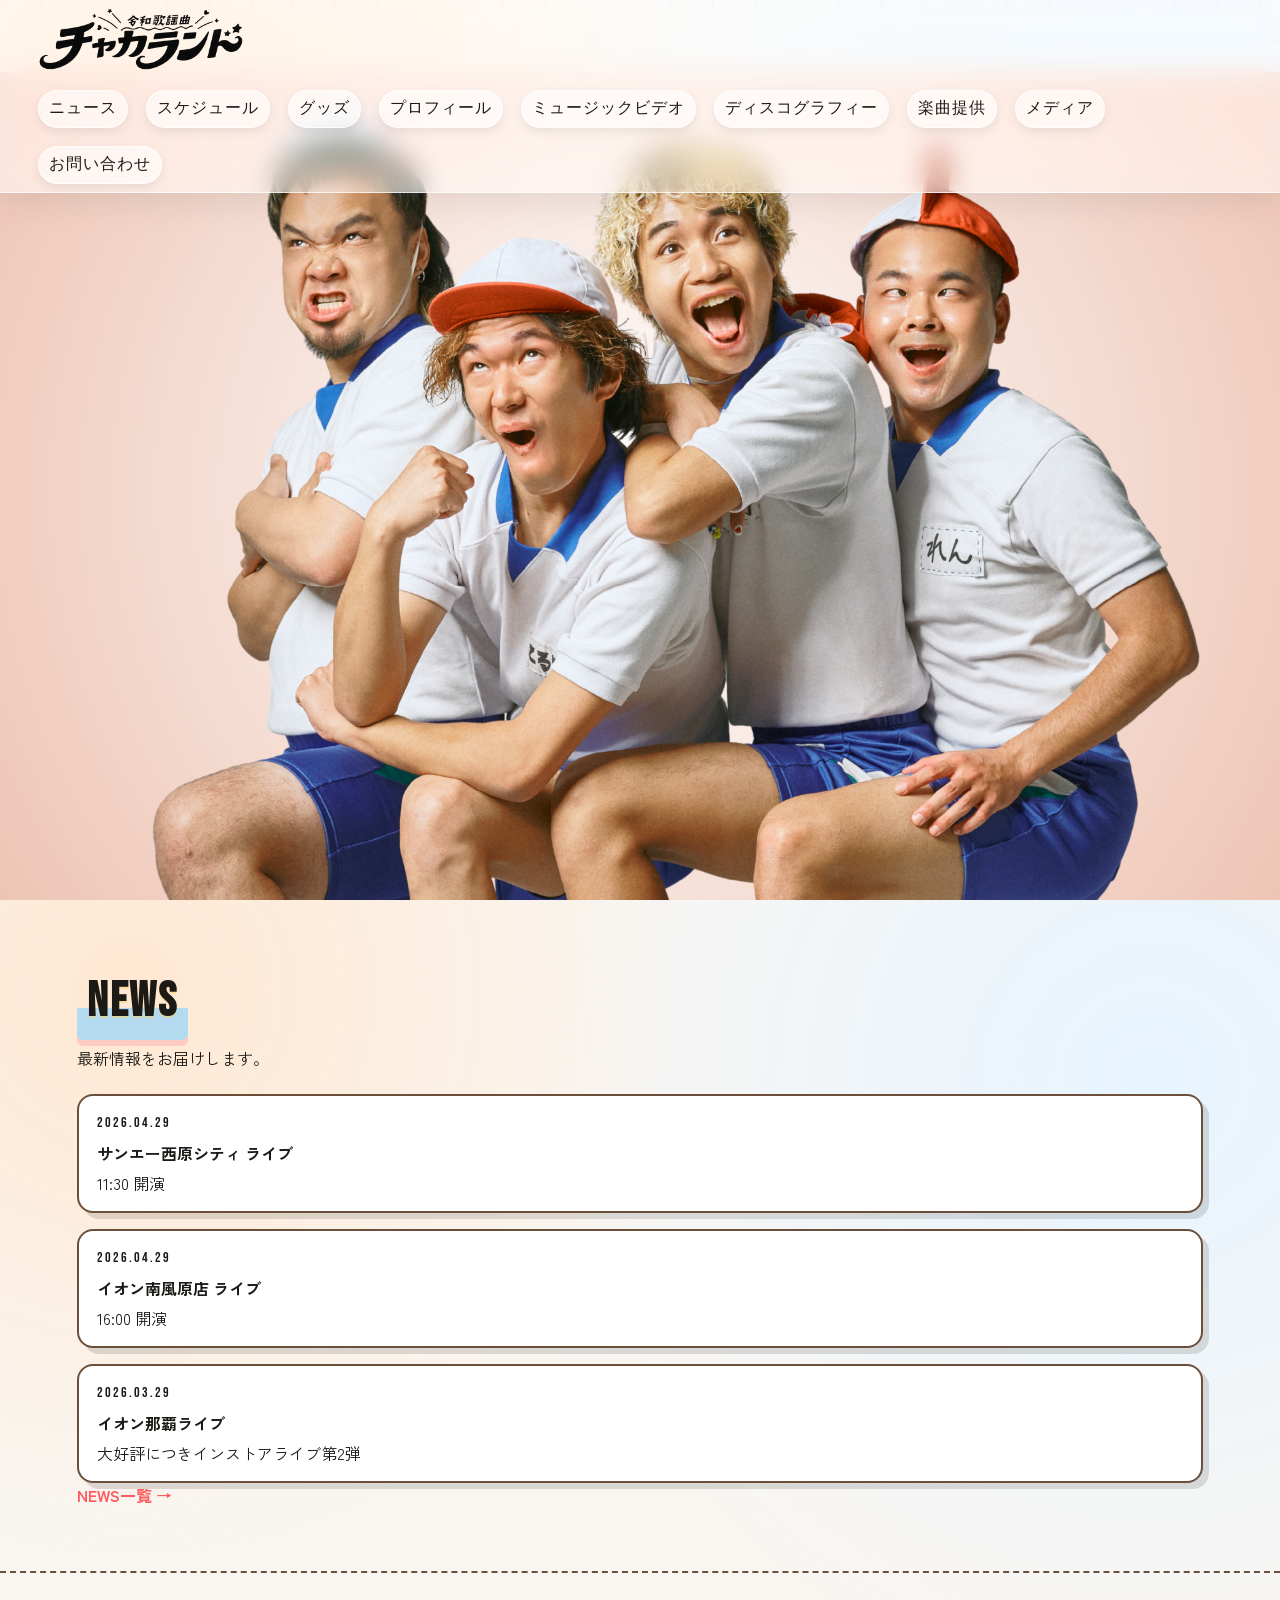
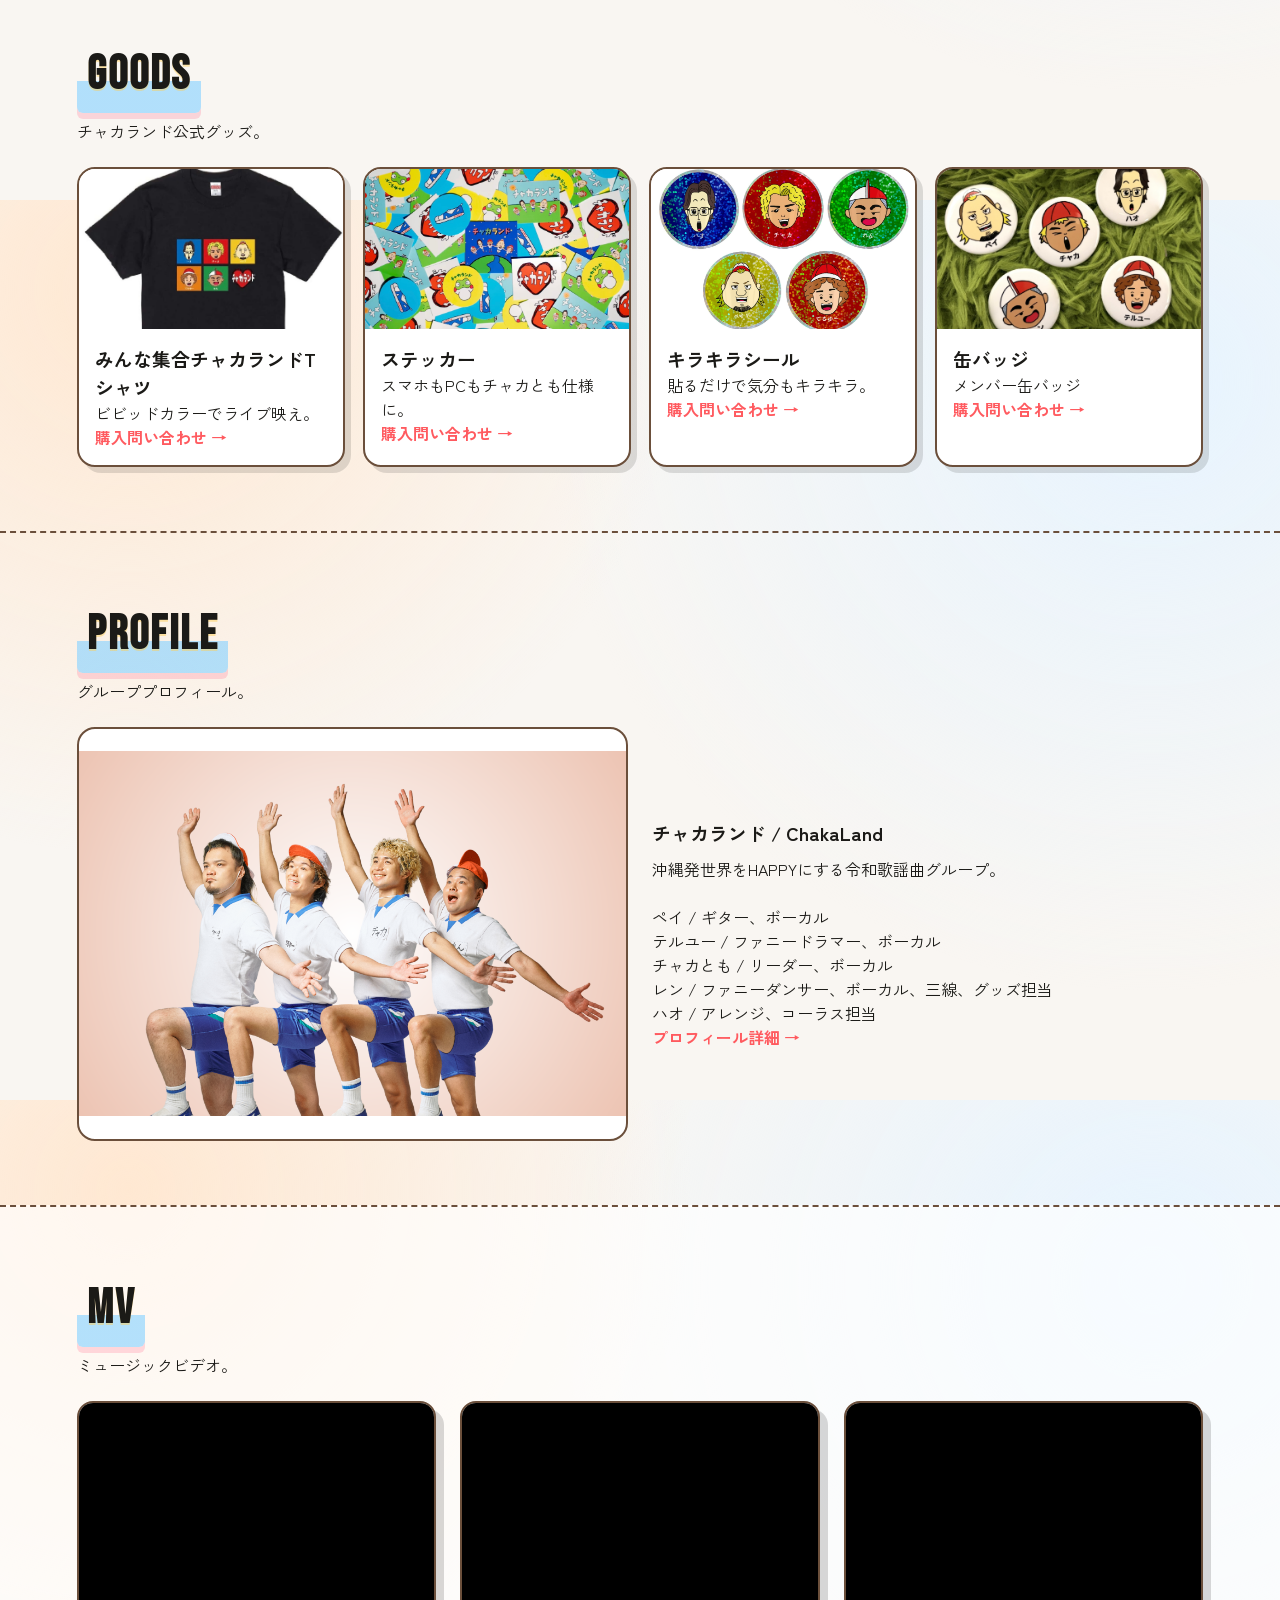
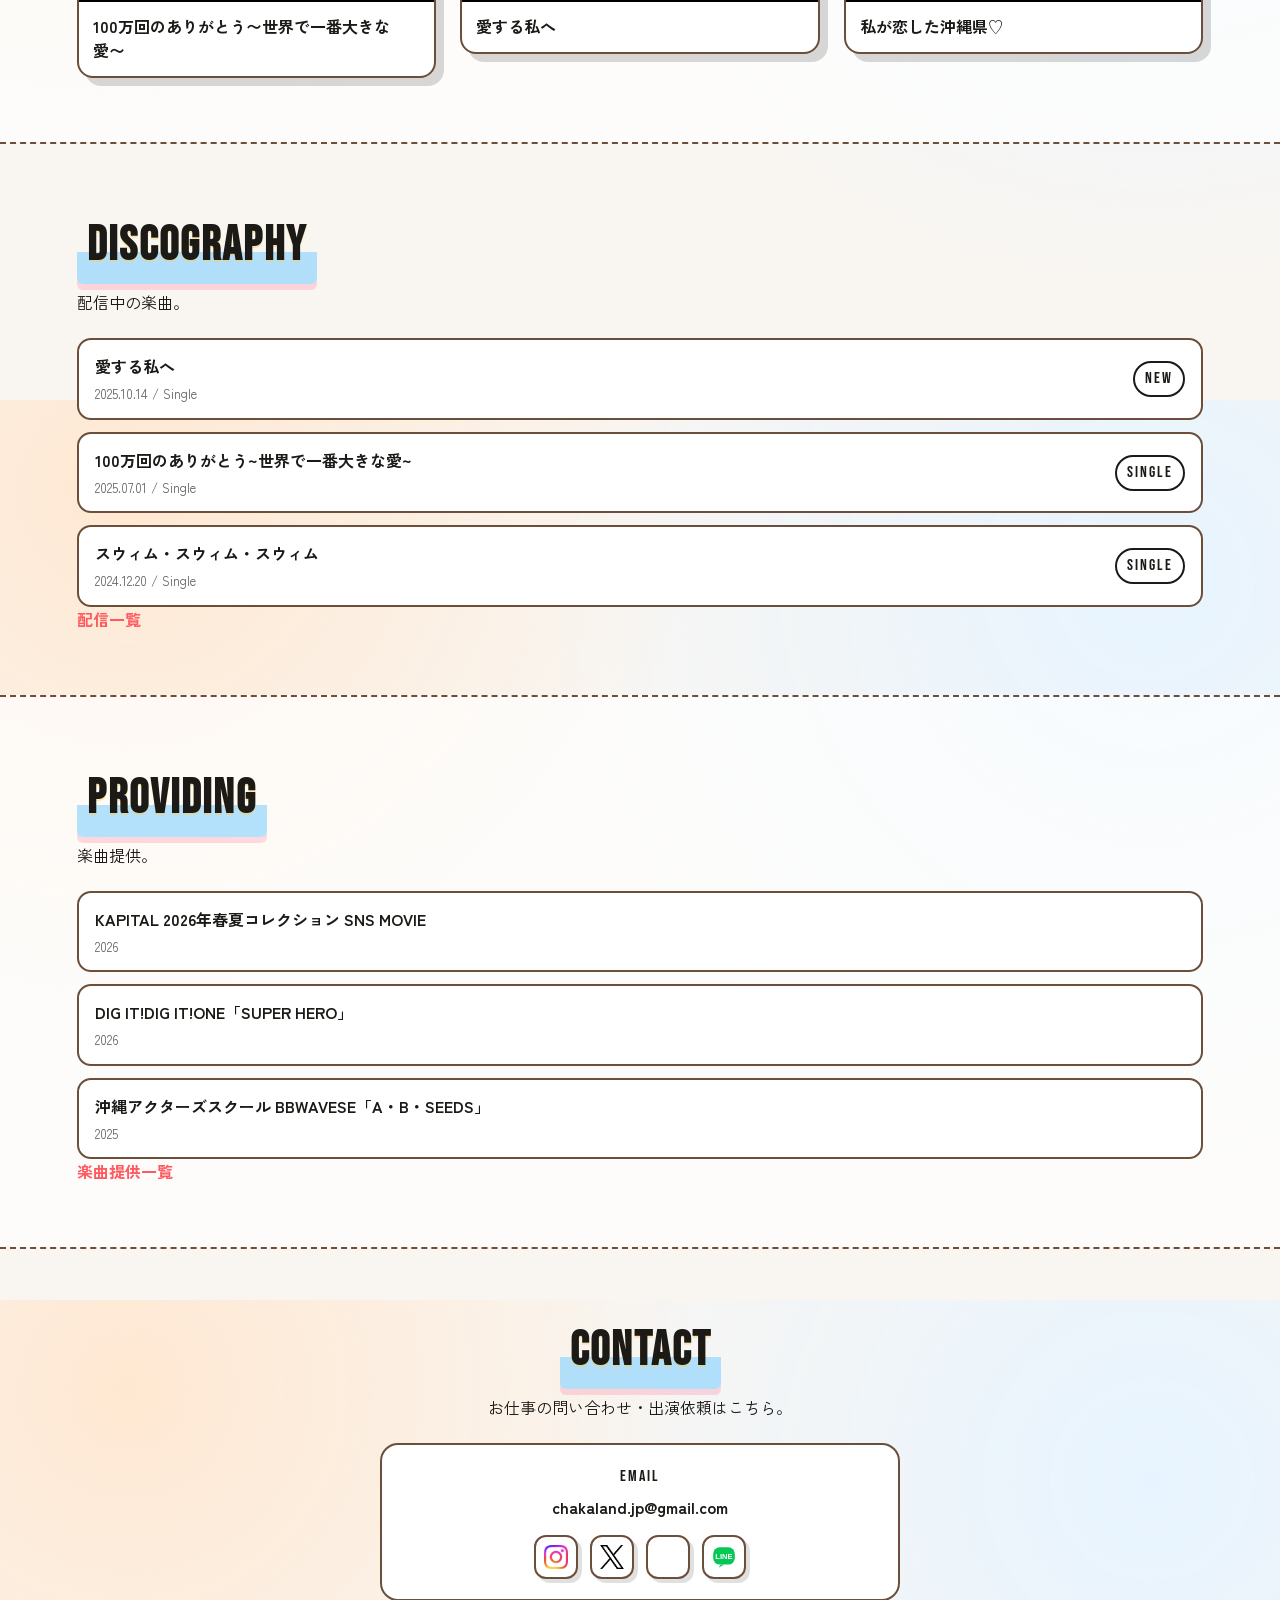
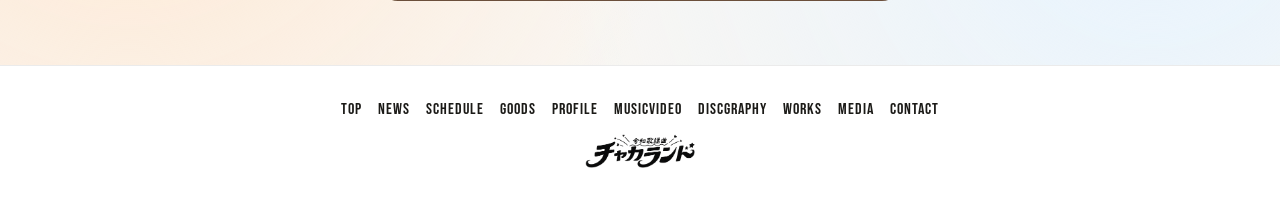
==== commit 0b75c7c4: "Fix hero/profile image paths after asset move" ====
--- a/index.html
+++ b/index.html
@@ -166,7 +166,7 @@
       </div>
       <div class="profile-grid">
         <div class="profile-media">
-          <img src="assets/Top/Main_Member.jpg" alt="チャカランド メインビジュアル" width="764" height="509" decoding="async" />
+          <img src="assets/images/profile/Senzaiai_Pose_beige.png" alt="チャカランド メインビジュアル" width="764" height="509" decoding="async" />
         </div>
         <div class="profile-text">
           <h3>チャカランド / ChakaLand</h3>
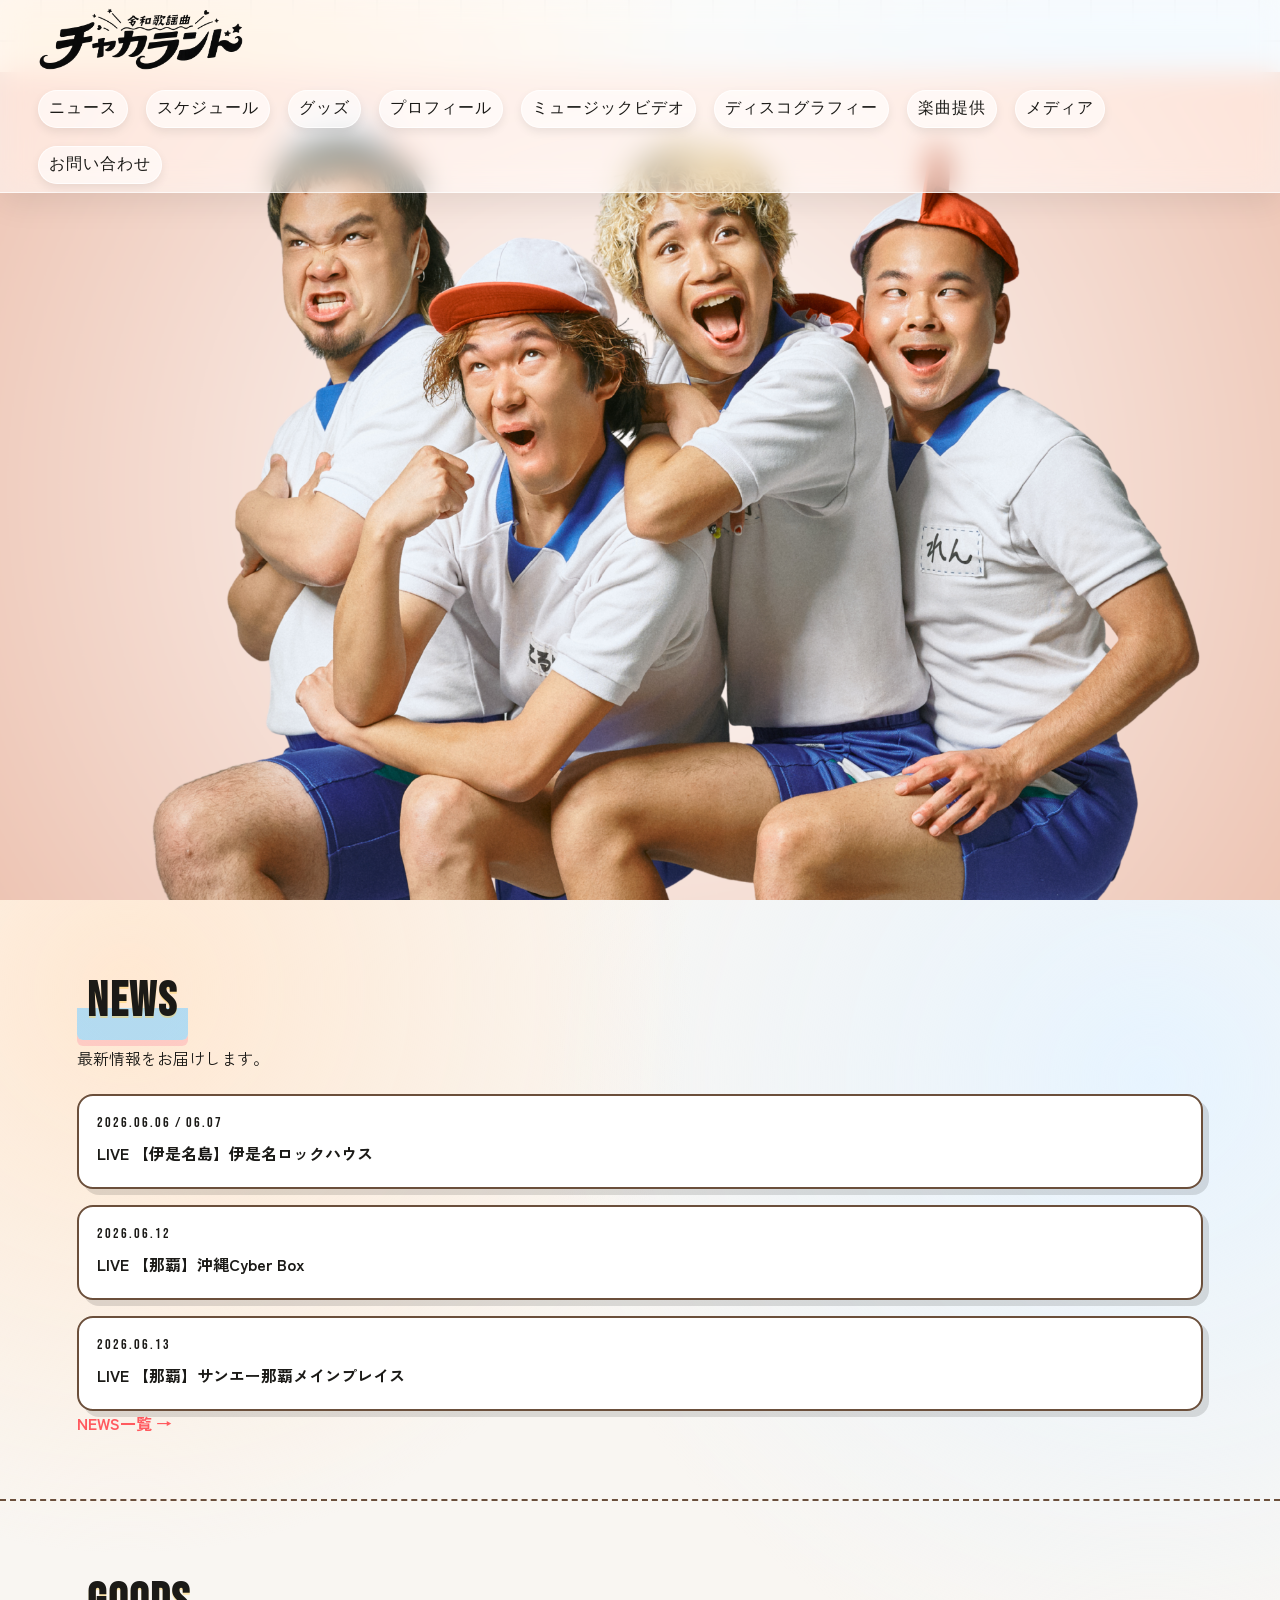
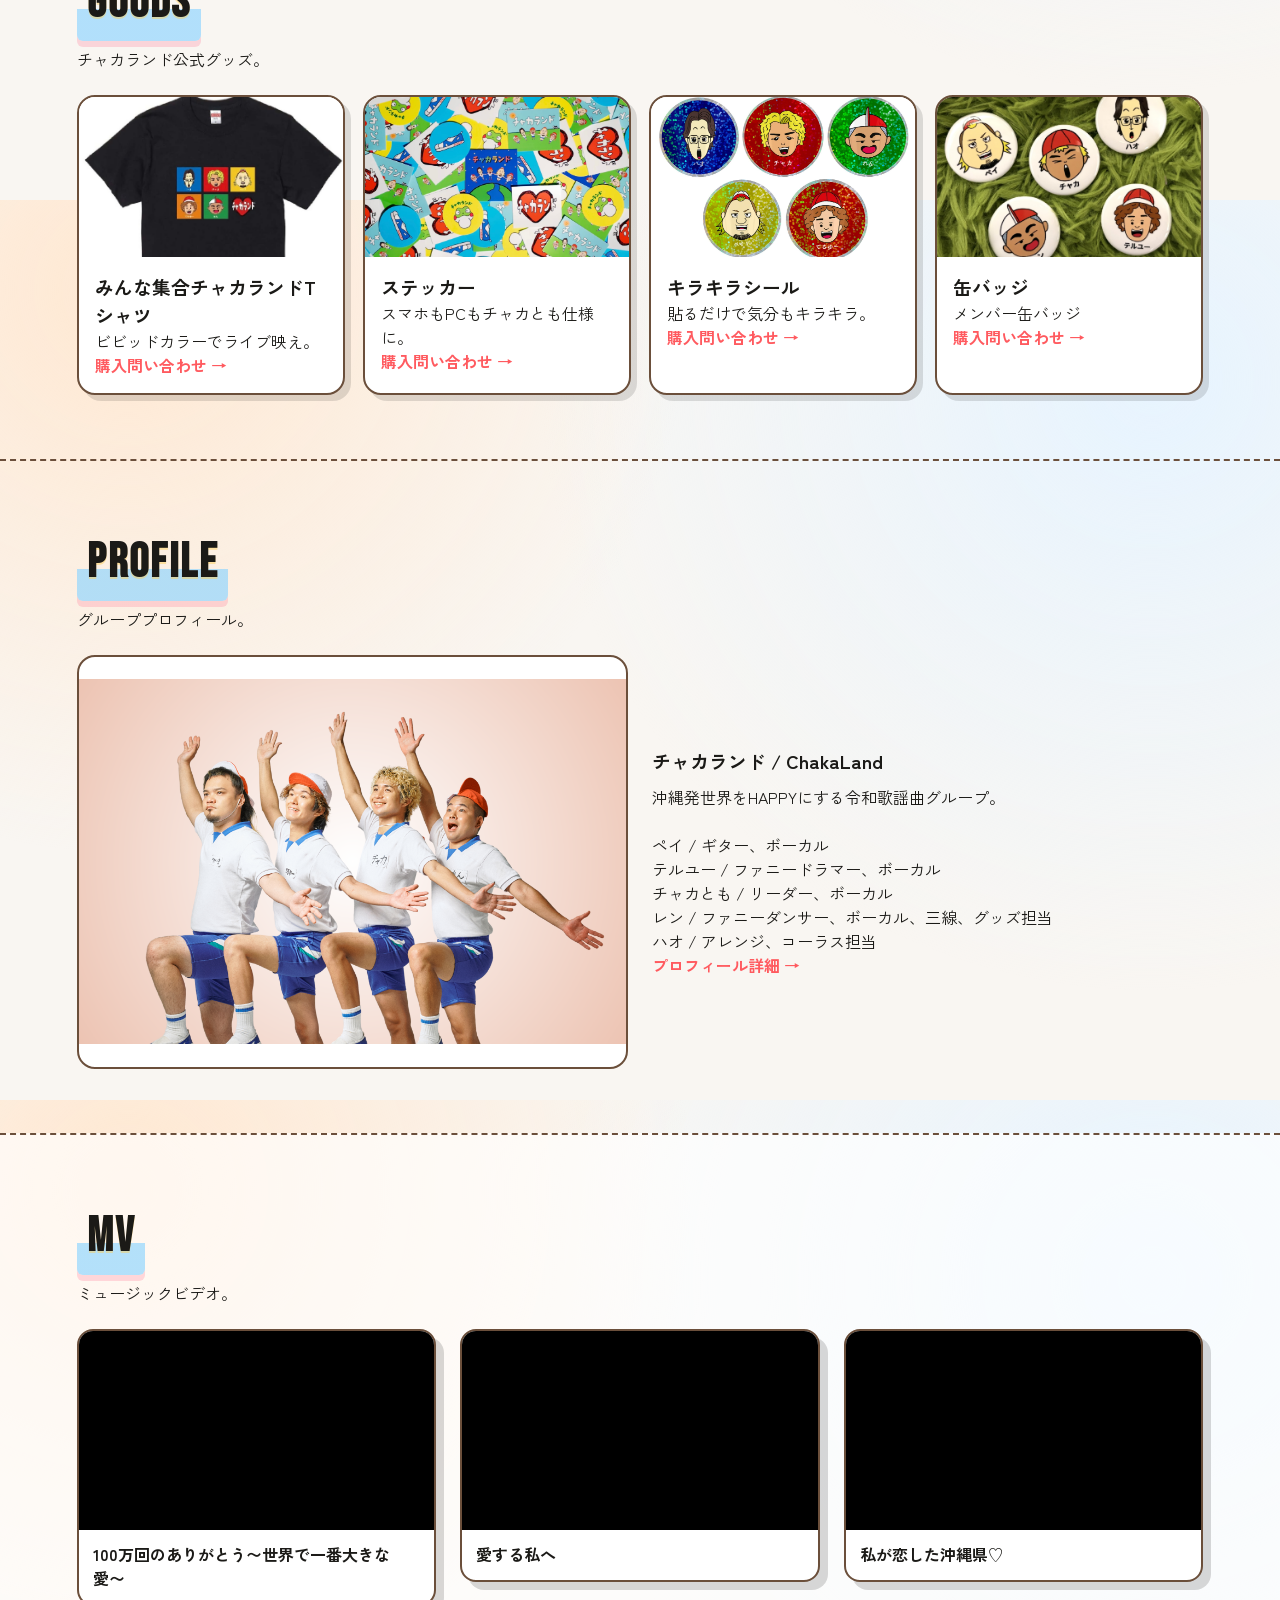
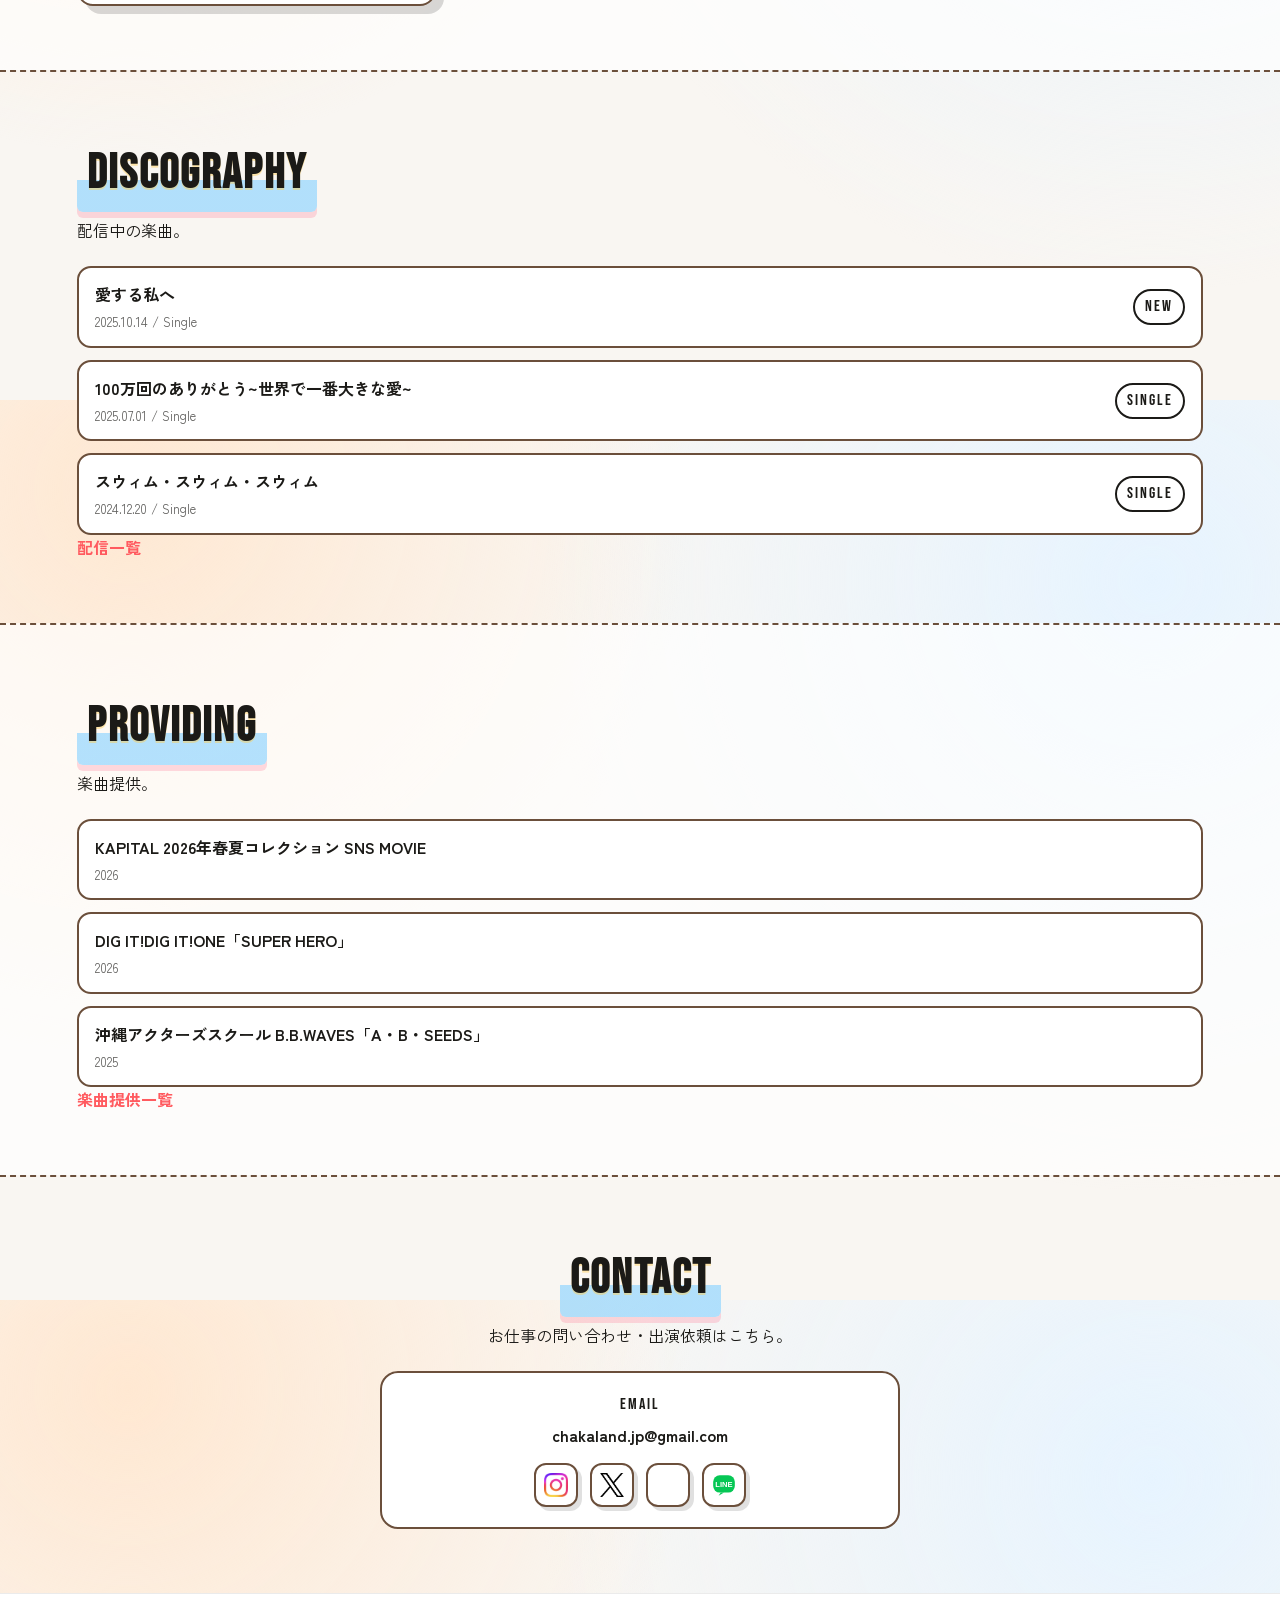
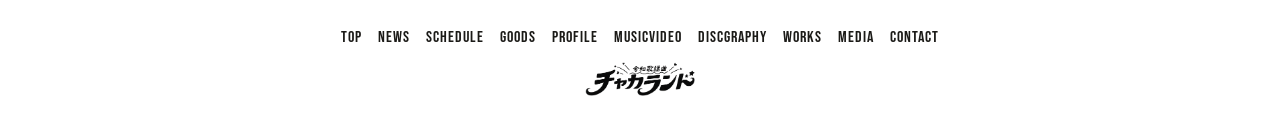
==== commit b0795d24: "Update news and providing text" ====
--- a/index.html
+++ b/index.html
@@ -95,19 +95,16 @@
       </div>
       <div class="news-list">
         <article class="news-item">
-          <p class="news-date">2026.04.29</p>
-          <p class="news-title">サンエー西原シティ ライブ</p>
-          <p class="news-body">11:30 開演</p>
+          <p class="news-date">2026.06.06 / 06.07</p>
+          <p class="news-title">LIVE 【伊是名島】伊是名ロックハウス</p>
         </article>
         <article class="news-item">
-          <p class="news-date">2026.04.29</p>
-          <p class="news-title">イオン南風原店 ライブ</p>
-          <p class="news-body">16:00 開演</p>
+          <p class="news-date">2026.06.12</p>
+          <p class="news-title">LIVE 【那覇】沖縄Cyber Box</p>
         </article>
         <article class="news-item">
-          <p class="news-date">2026.03.29</p>
-          <p class="news-title">イオン那覇ライブ</p>
-          <p class="news-body">大好評につきインストアライブ第2弾</p>
+          <p class="news-date">2026.06.13</p>
+          <p class="news-title">LIVE 【那覇】サンエー那覇メインプレイス</p>
         </article>
       </div>
       <a class="link" href="news.html">NEWS一覧 →</a>
@@ -274,7 +271,7 @@
         </article>
         <article>
           <div>
-            <p class="music-title">沖縄アクターズスクール BBWAVESE「A・B・SEEDS」</p>
+            <p class="music-title">沖縄アクターズスクール B.B.WAVES「A・B・SEEDS」</p>
             <p class="music-meta">2025</p>
           </div>
         </article>
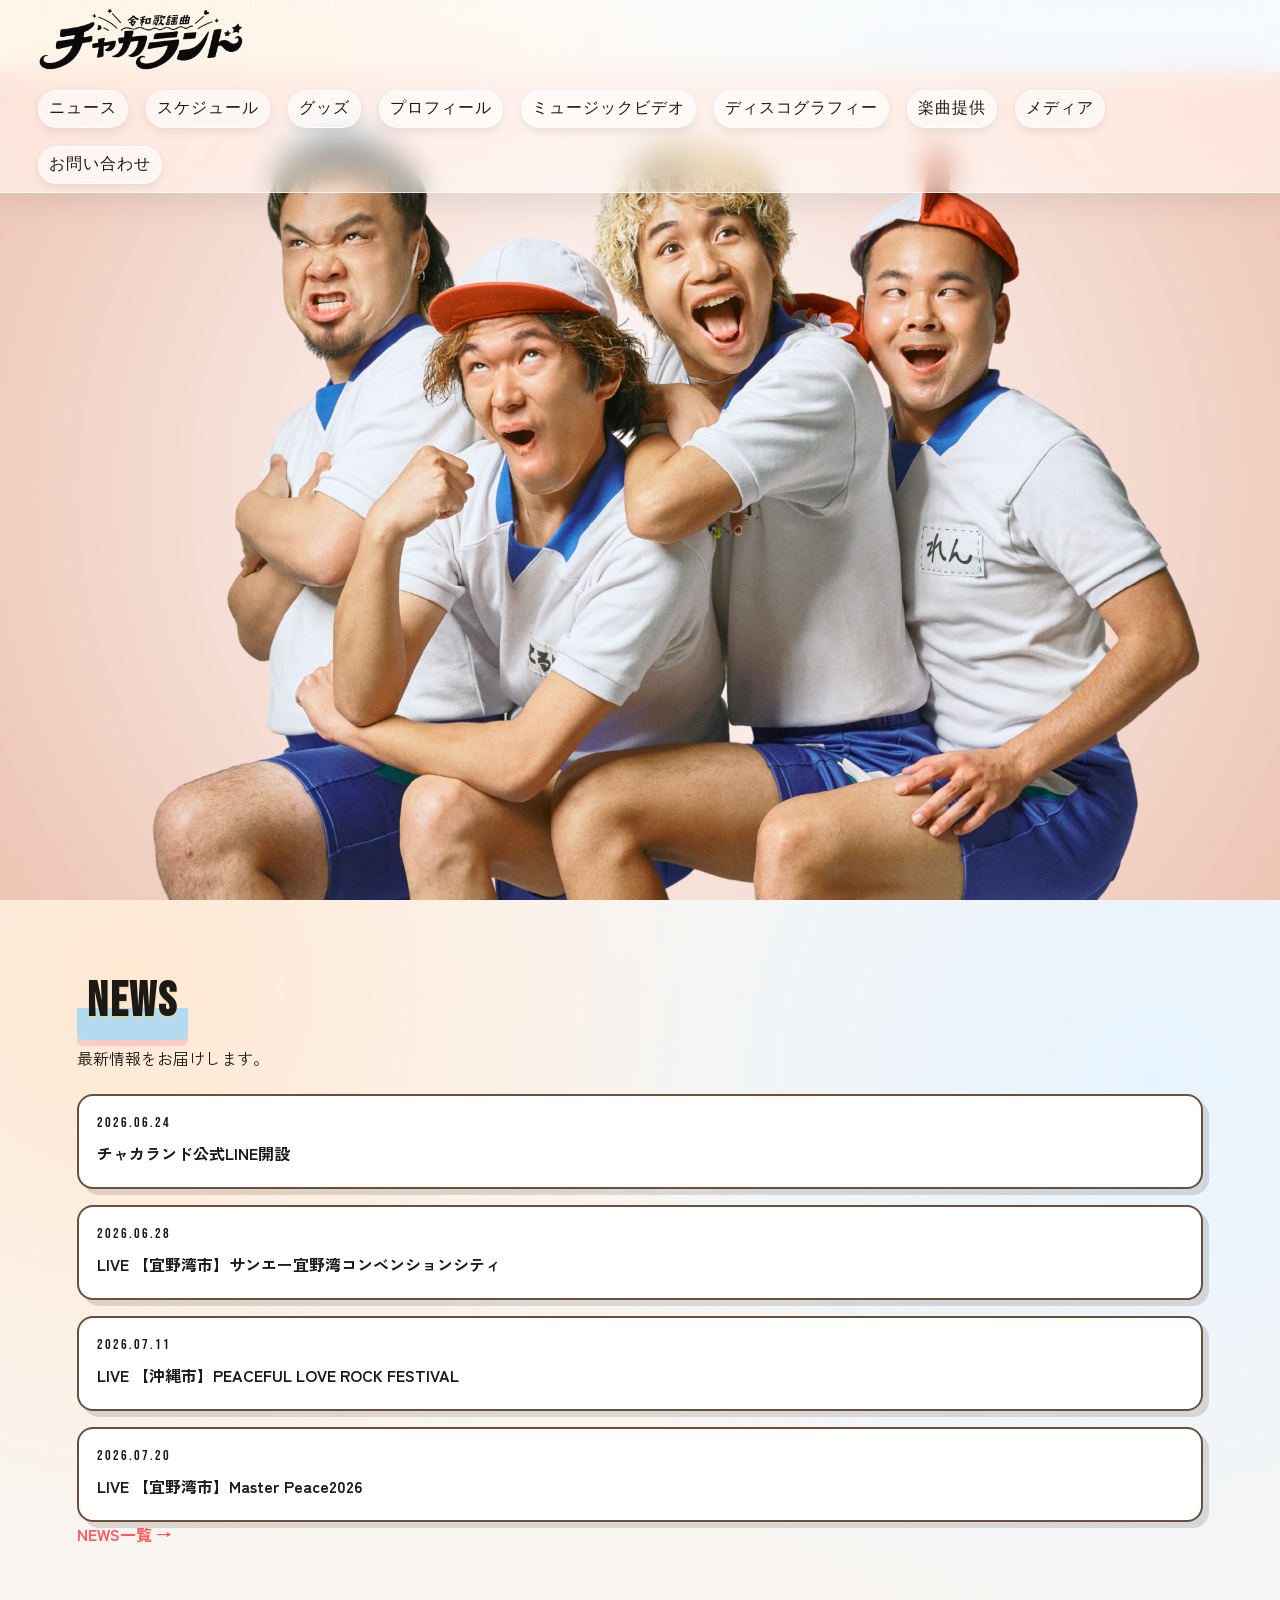
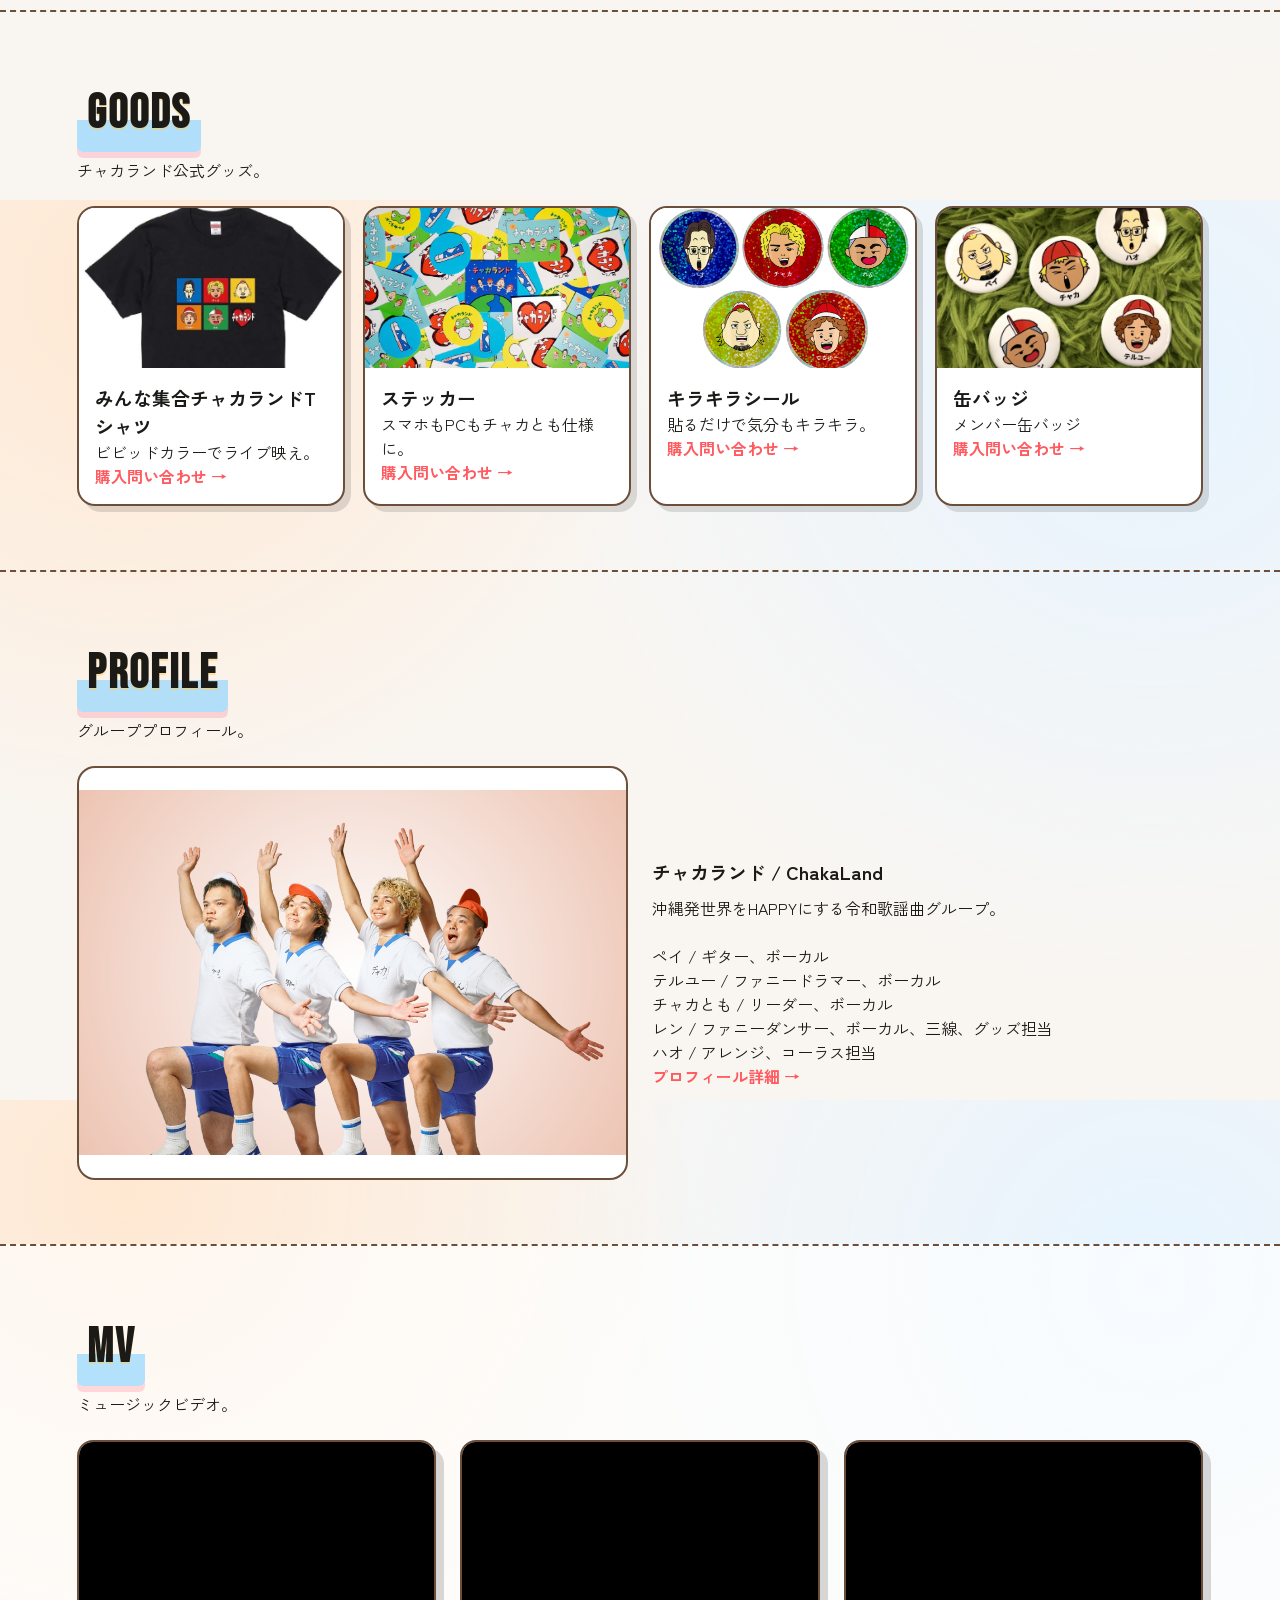
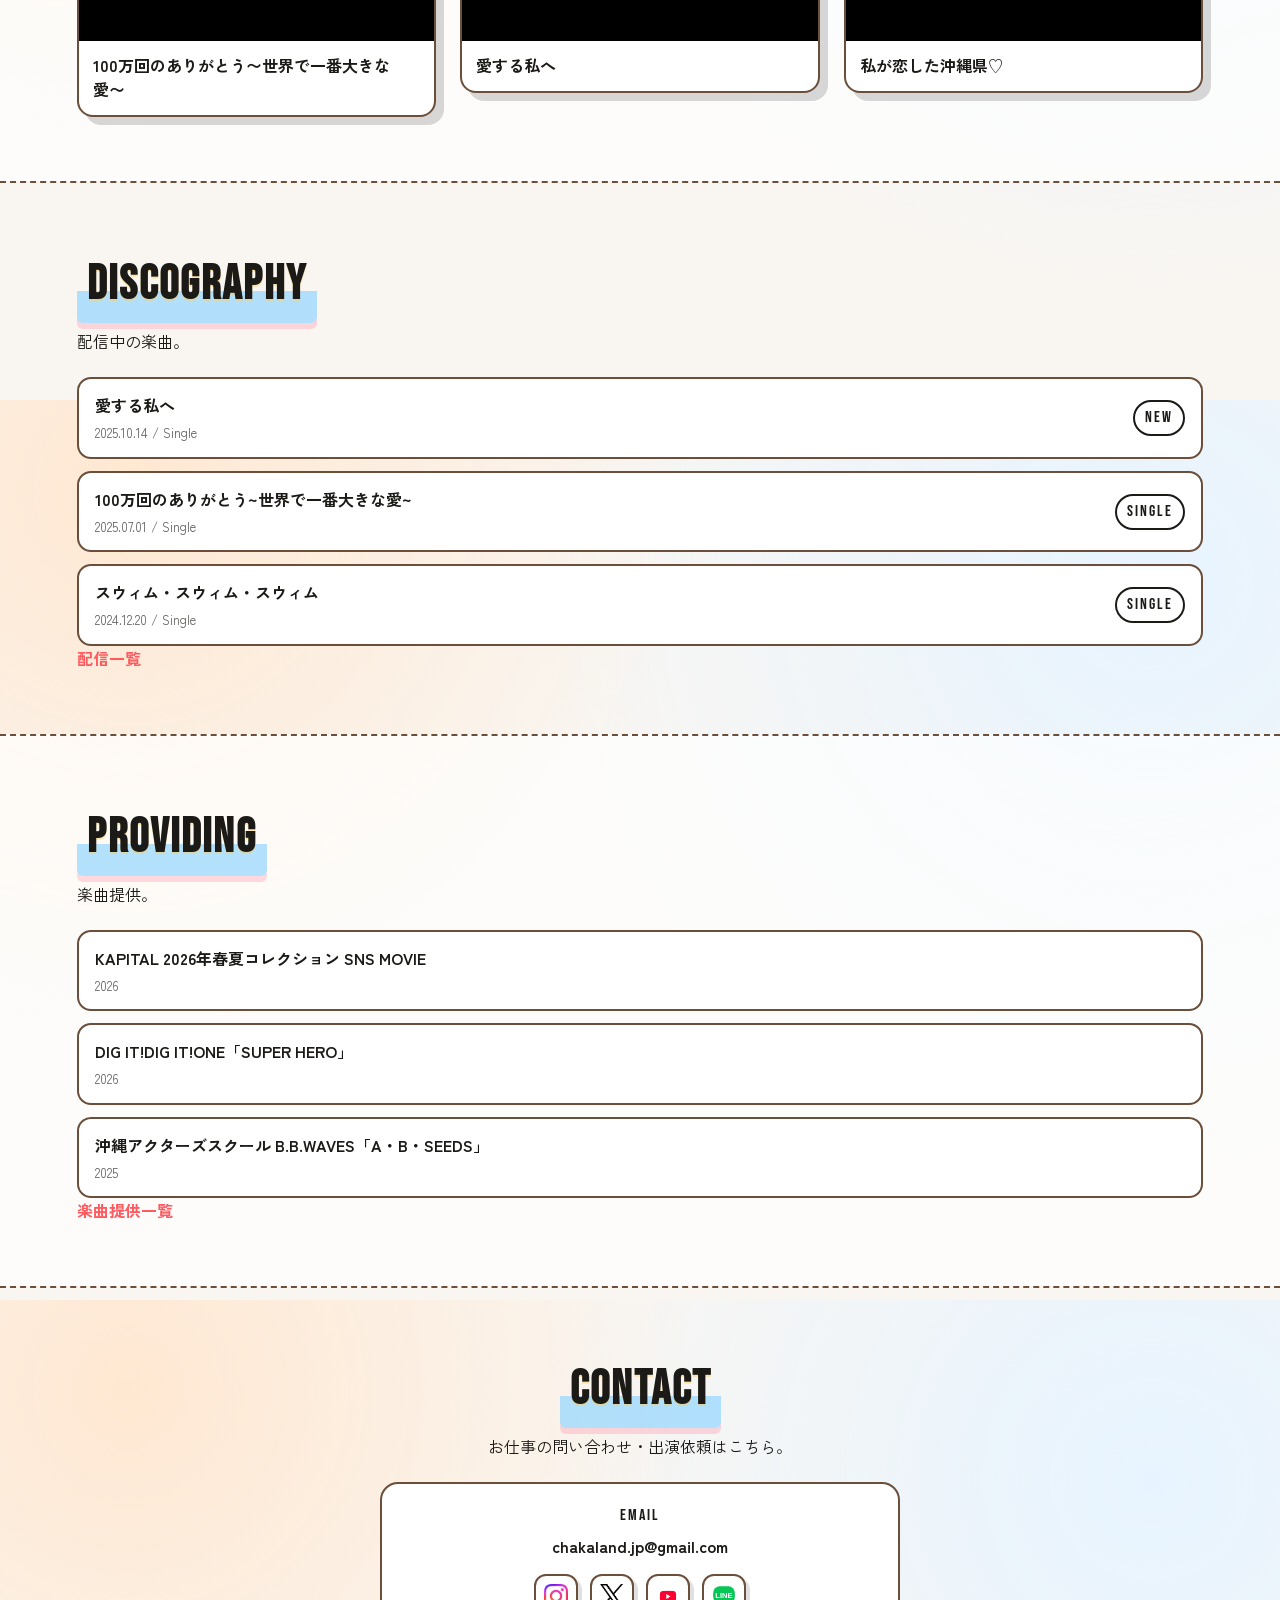
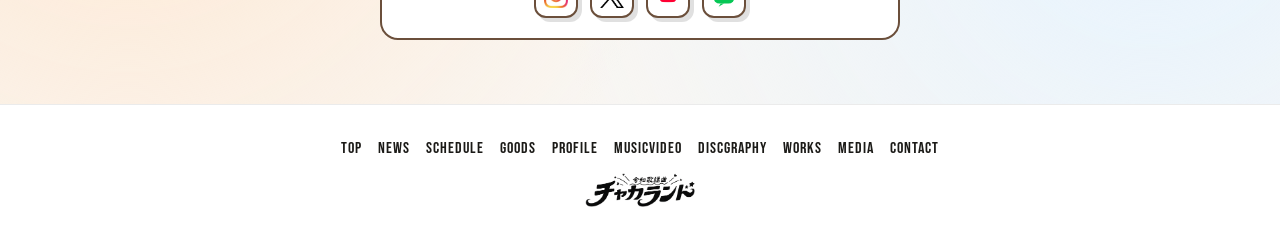
==== commit 5ff40b23: "Update latest news items" ====
--- a/index.html
+++ b/index.html
@@ -95,16 +95,20 @@
       </div>
       <div class="news-list">
         <article class="news-item">
-          <p class="news-date">2026.06.06 / 06.07</p>
-          <p class="news-title">LIVE 【伊是名島】伊是名ロックハウス</p>
+          <p class="news-date">2026.06.24</p>
+          <p class="news-title">チャカランド公式LINE開設</p>
         </article>
         <article class="news-item">
-          <p class="news-date">2026.06.12</p>
-          <p class="news-title">LIVE 【那覇】沖縄Cyber Box</p>
+          <p class="news-date">2026.06.28</p>
+          <p class="news-title">LIVE 【宜野湾市】サンエー宜野湾コンベンションシティ</p>
         </article>
         <article class="news-item">
-          <p class="news-date">2026.06.13</p>
-          <p class="news-title">LIVE 【那覇】サンエー那覇メインプレイス</p>
+          <p class="news-date">2026.07.11</p>
+          <p class="news-title">LIVE 【沖縄市】PEACEFUL LOVE ROCK FESTIVAL</p>
+        </article>
+        <article class="news-item">
+          <p class="news-date">2026.07.20</p>
+          <p class="news-title">LIVE 【宜野湾市】Master Peace2026</p>
         </article>
       </div>
       <a class="link" href="news.html">NEWS一覧 →</a>
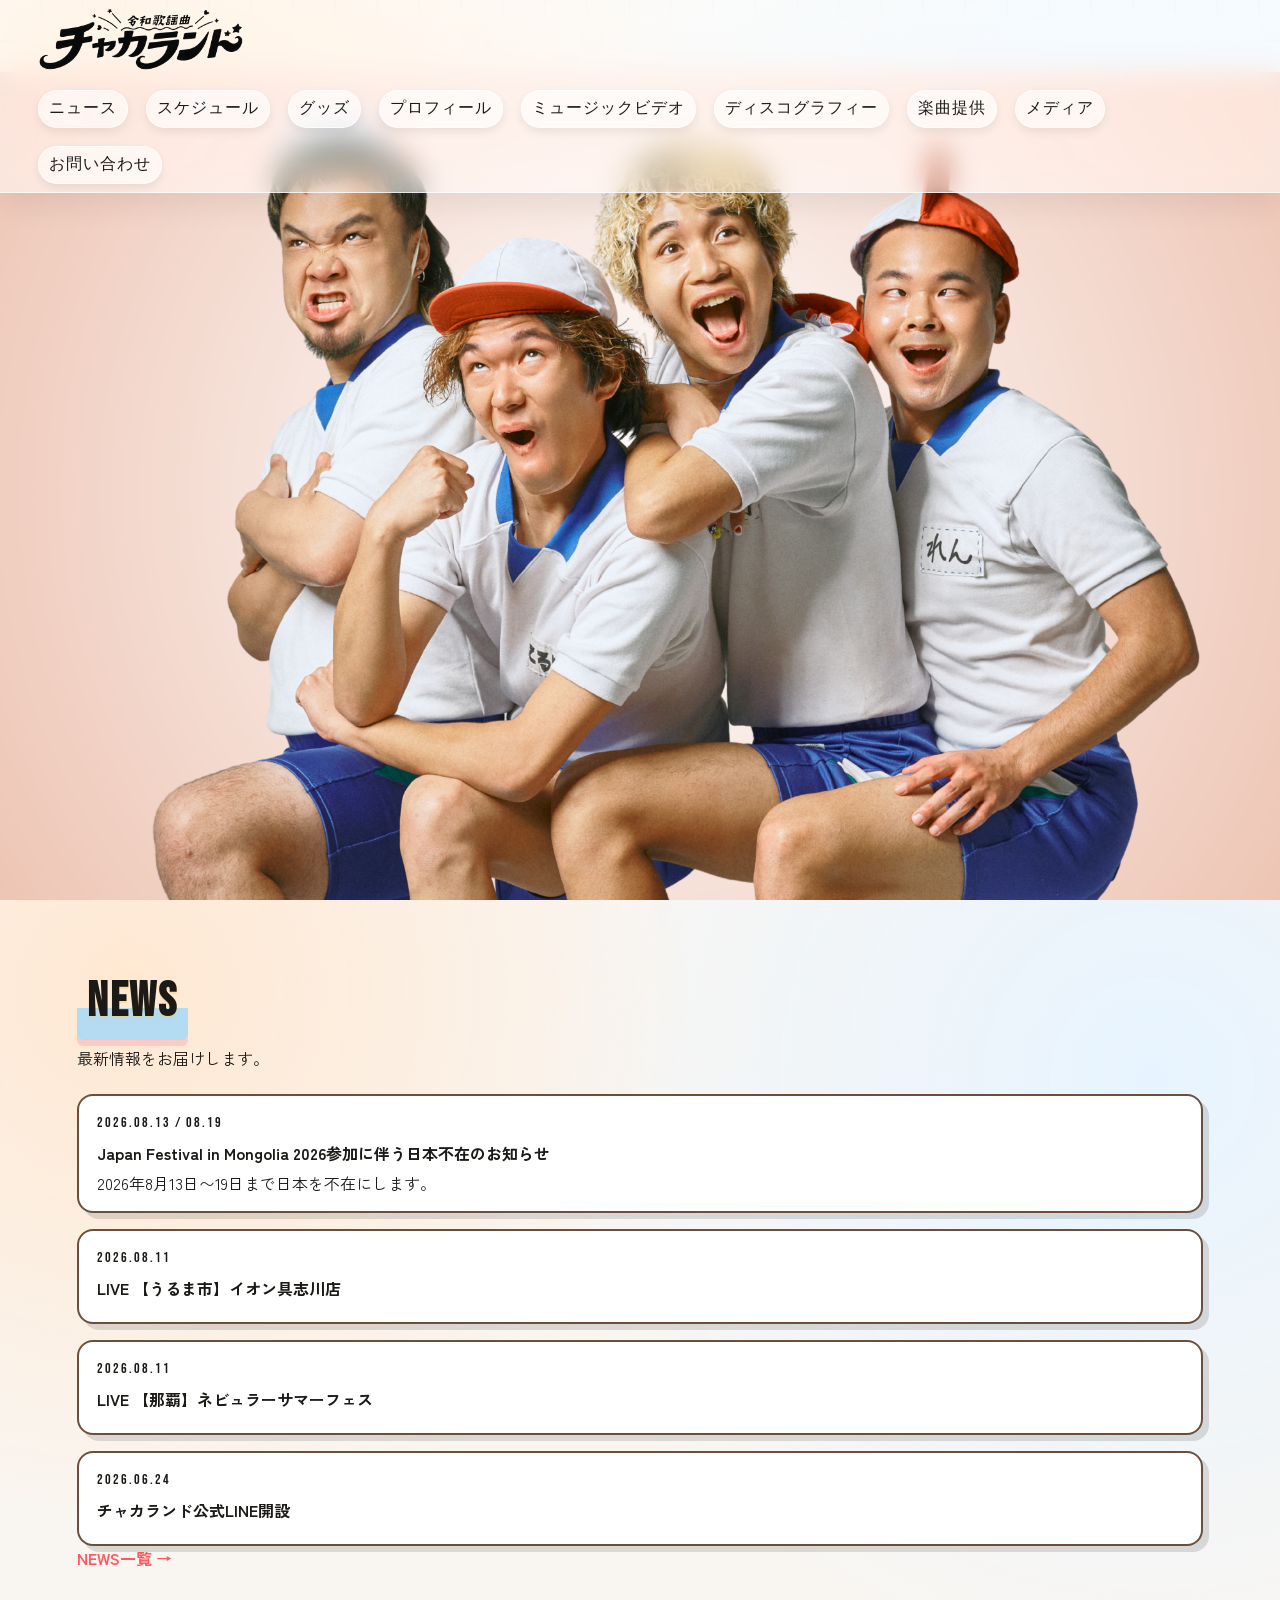
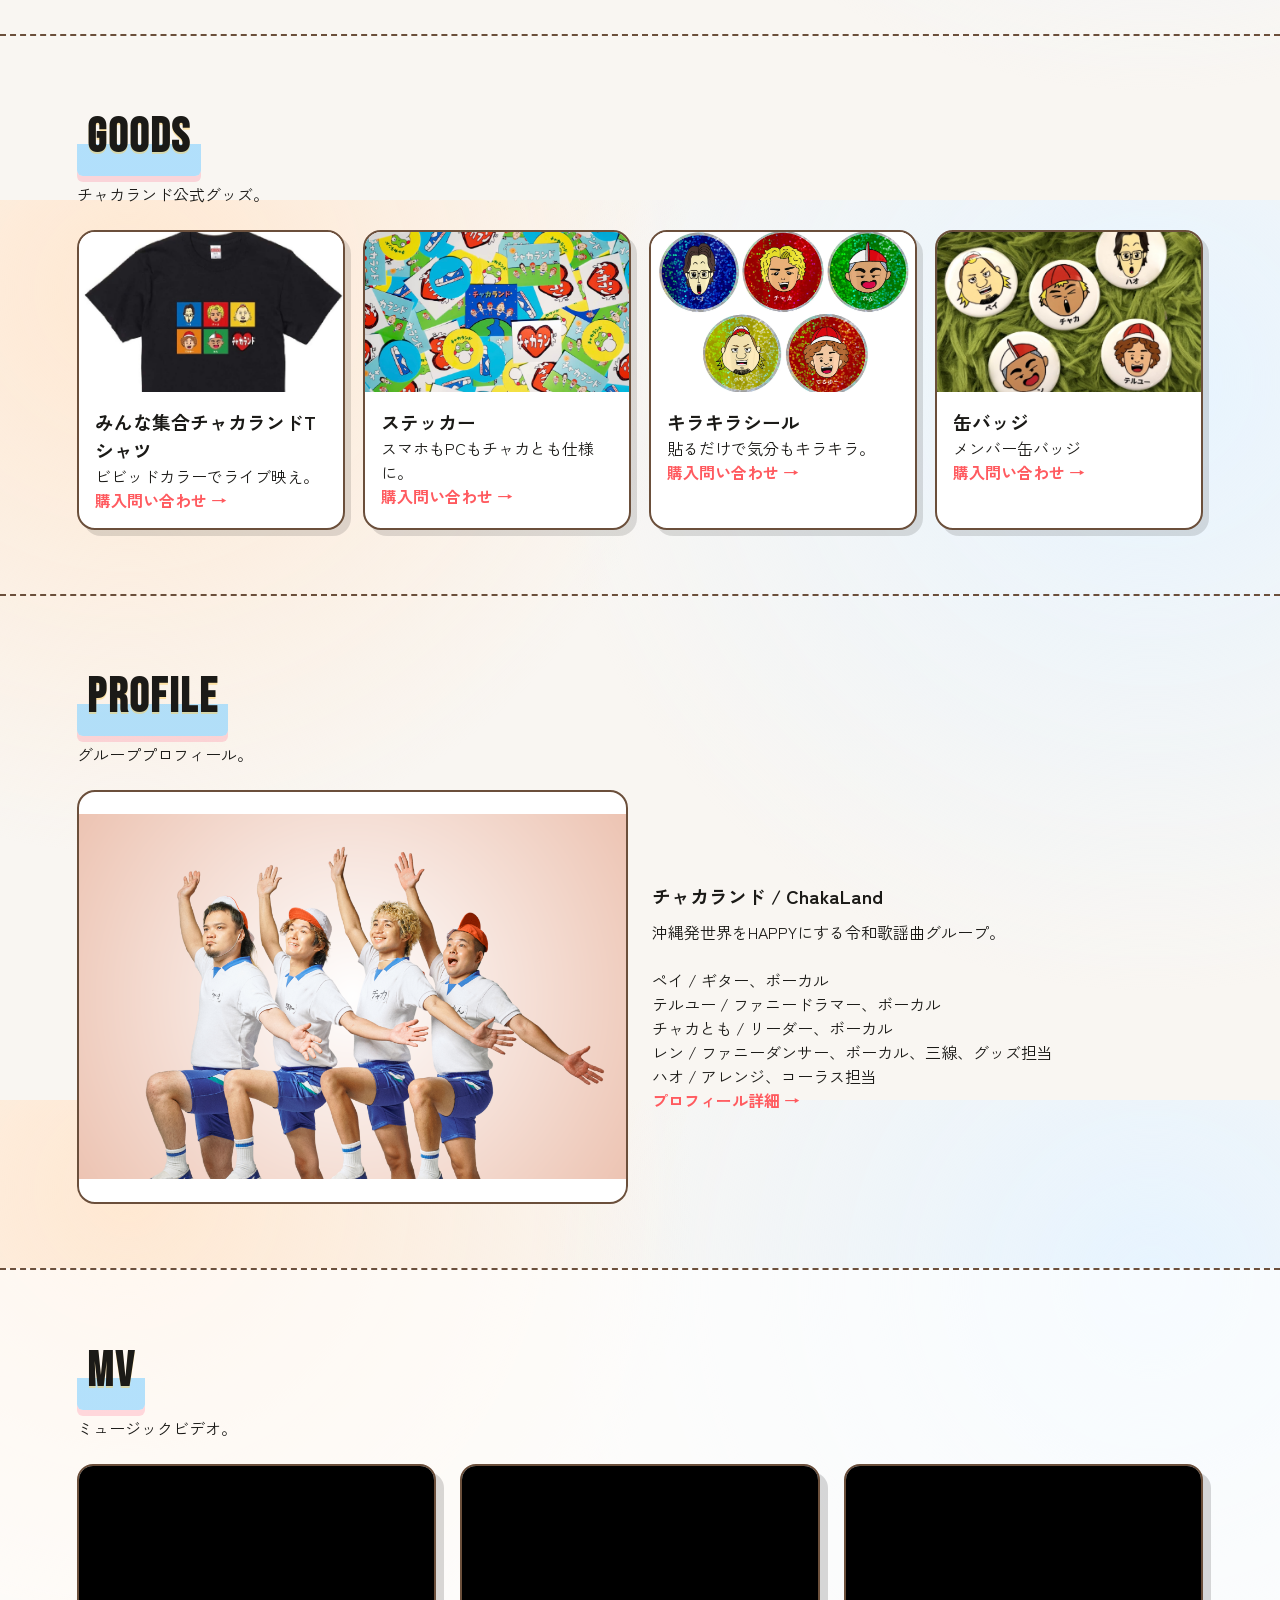
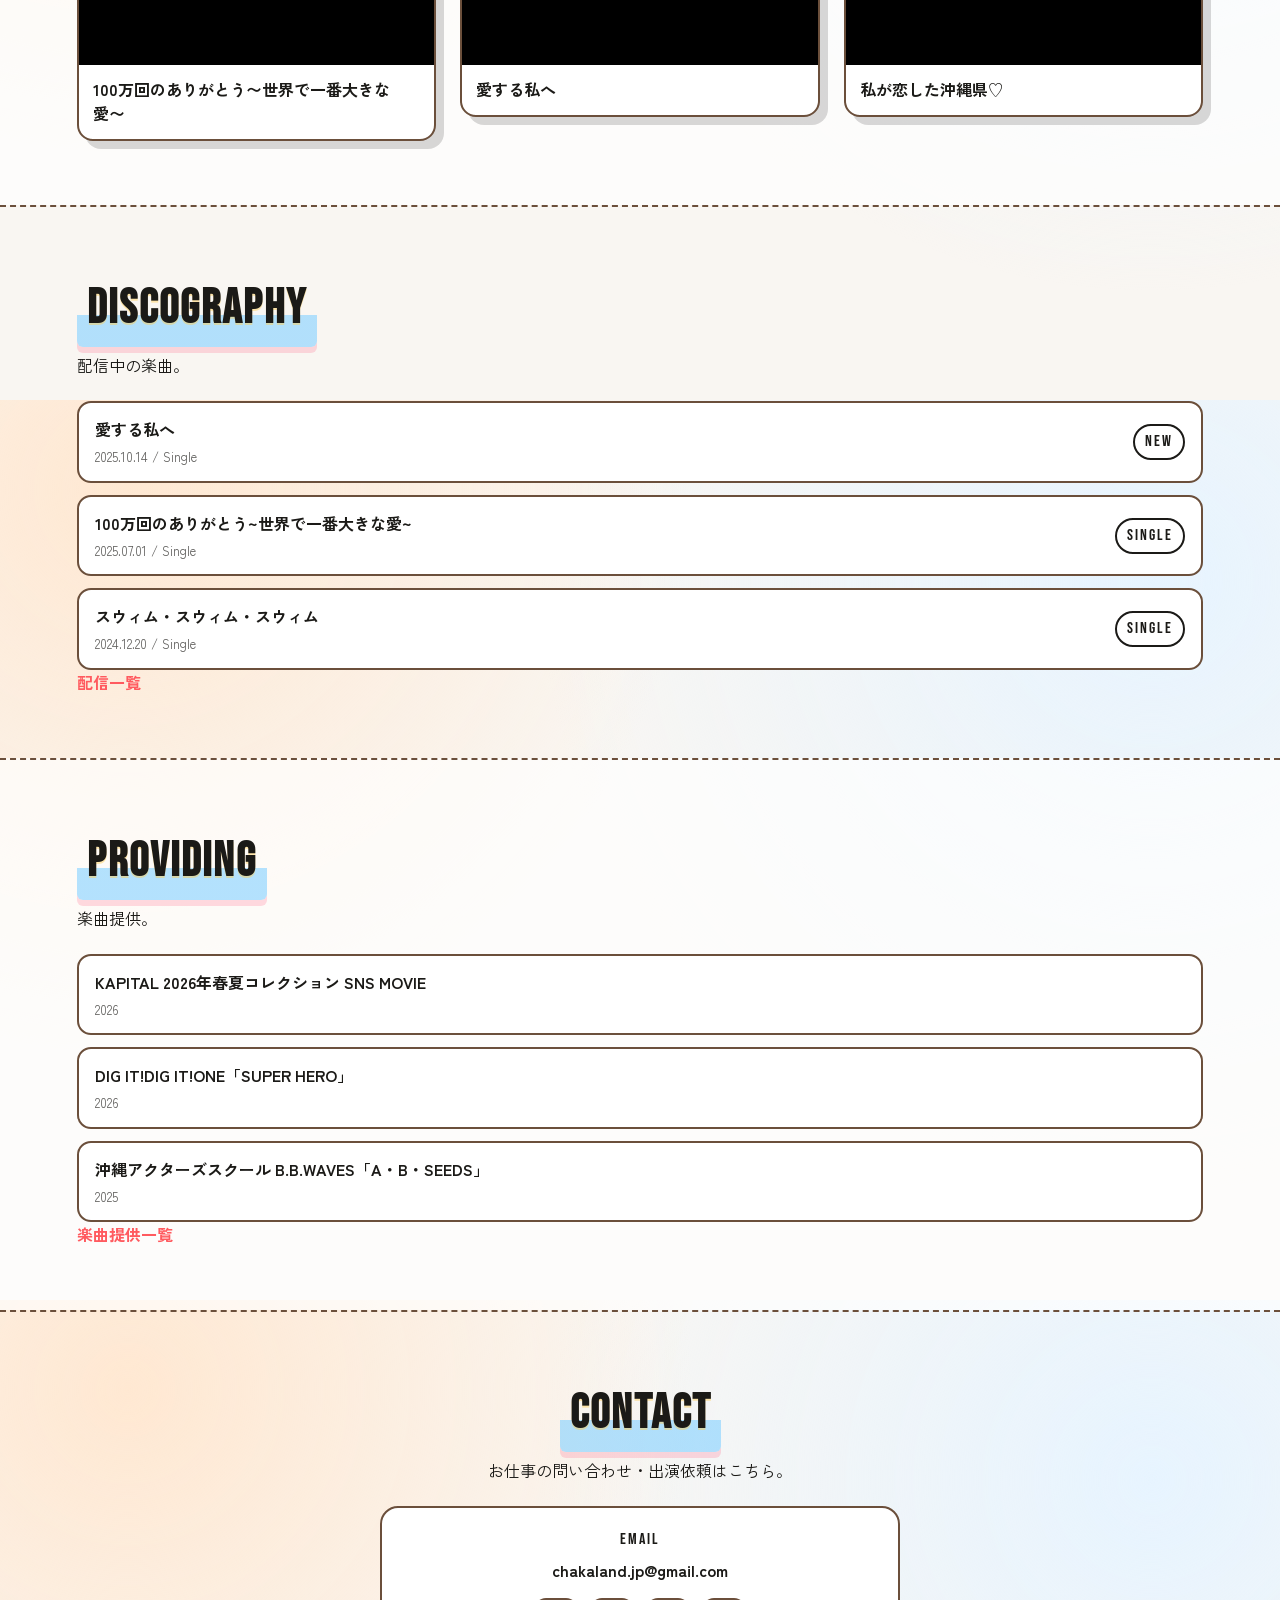
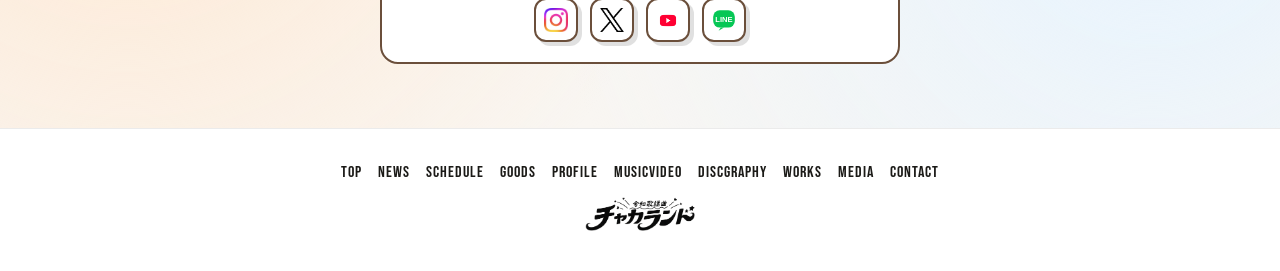
==== commit bd6f3fd8: "Update August news items" ====
--- a/index.html
+++ b/index.html
@@ -95,20 +95,21 @@
       </div>
       <div class="news-list">
         <article class="news-item">
+          <p class="news-date">2026.08.13 / 08.19</p>
+          <p class="news-title">Japan Festival in Mongolia 2026参加に伴う日本不在のお知らせ</p>
+          <p class="news-body">2026年8月13日〜19日まで日本を不在にします。</p>
+        </article>
+        <article class="news-item">
+          <p class="news-date">2026.08.11</p>
+          <p class="news-title">LIVE 【うるま市】イオン具志川店</p>
+        </article>
+        <article class="news-item">
+          <p class="news-date">2026.08.11</p>
+          <p class="news-title">LIVE 【那覇】ネビュラーサマーフェス</p>
+        </article>
+        <article class="news-item">
           <p class="news-date">2026.06.24</p>
-          <p class="news-title">チャカランド公式LINE開設</p>
-        </article>
-        <article class="news-item">
-          <p class="news-date">2026.06.28</p>
-          <p class="news-title">LIVE 【宜野湾市】サンエー宜野湾コンベンションシティ</p>
-        </article>
-        <article class="news-item">
-          <p class="news-date">2026.07.11</p>
-          <p class="news-title">LIVE 【沖縄市】PEACEFUL LOVE ROCK FESTIVAL</p>
-        </article>
-        <article class="news-item">
-          <p class="news-date">2026.07.20</p>
-          <p class="news-title">LIVE 【宜野湾市】Master Peace2026</p>
+          <p class="news-title"><a href="https://lin.ee/5kvDdkY" target="_blank" rel="noopener">チャカランド公式LINE開設</a></p>
         </article>
       </div>
       <a class="link" href="news.html">NEWS一覧 →</a>
--- a/styles.css
+++ b/styles.css
@@ -464,6 +464,15 @@
   font-weight: 600;
 }
 
+.news-title a {
+  color: inherit;
+  text-decoration: none;
+}
+
+.news-title a:hover {
+  color: var(--accent-red);
+}
+
 .goods-grid {
   display: grid;
   gap: 18px;
